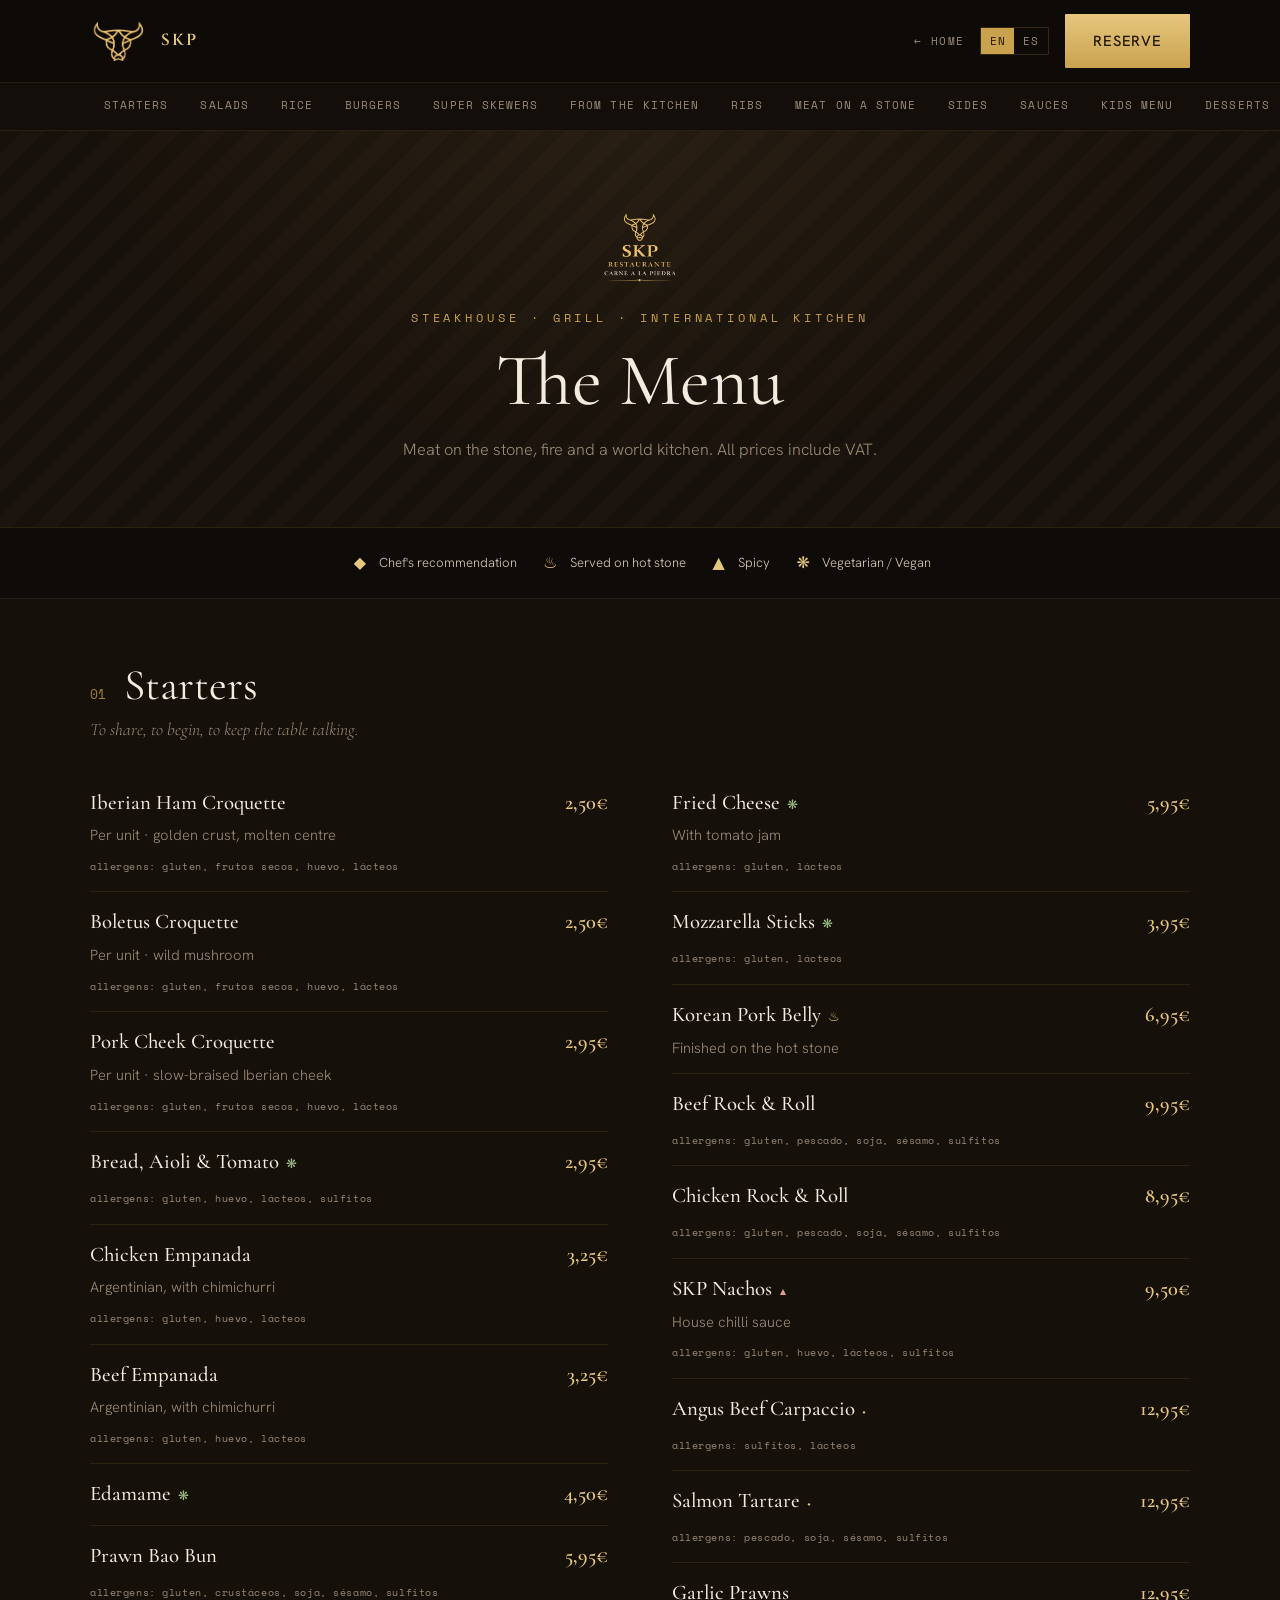
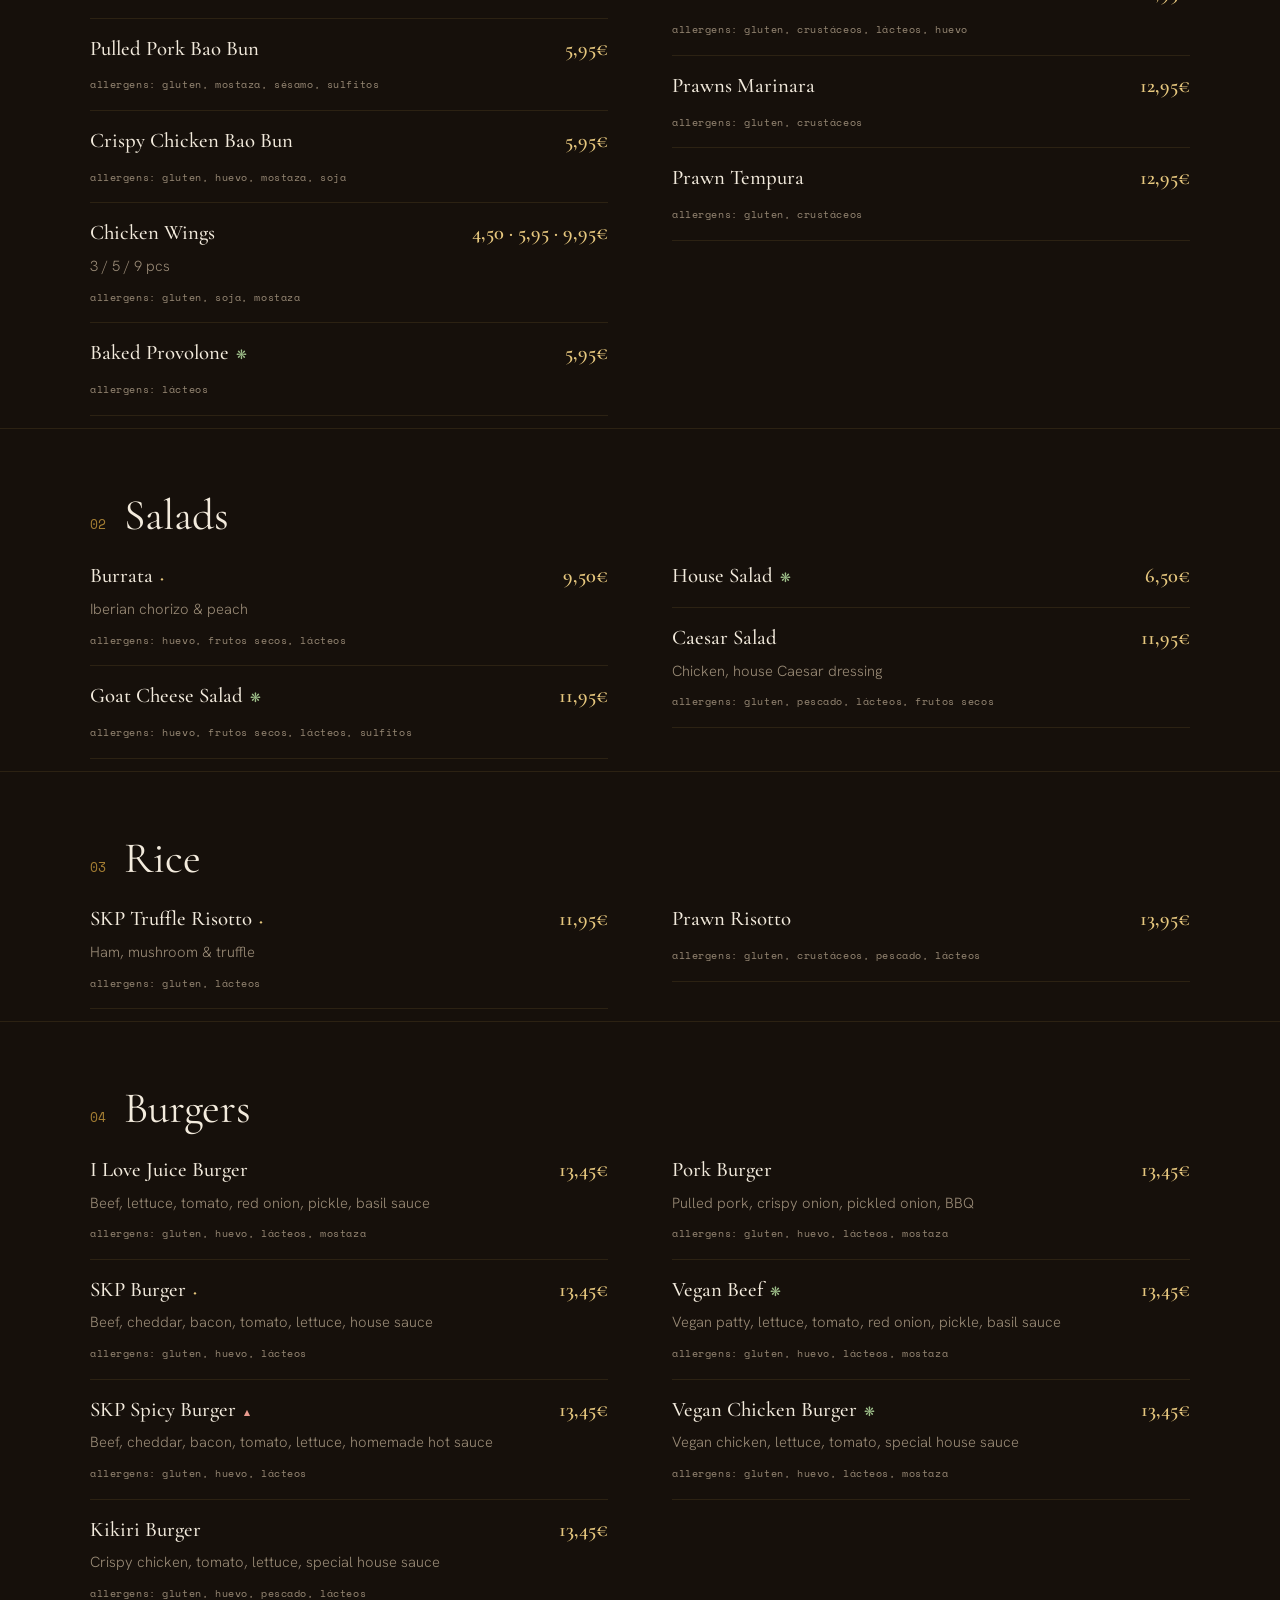
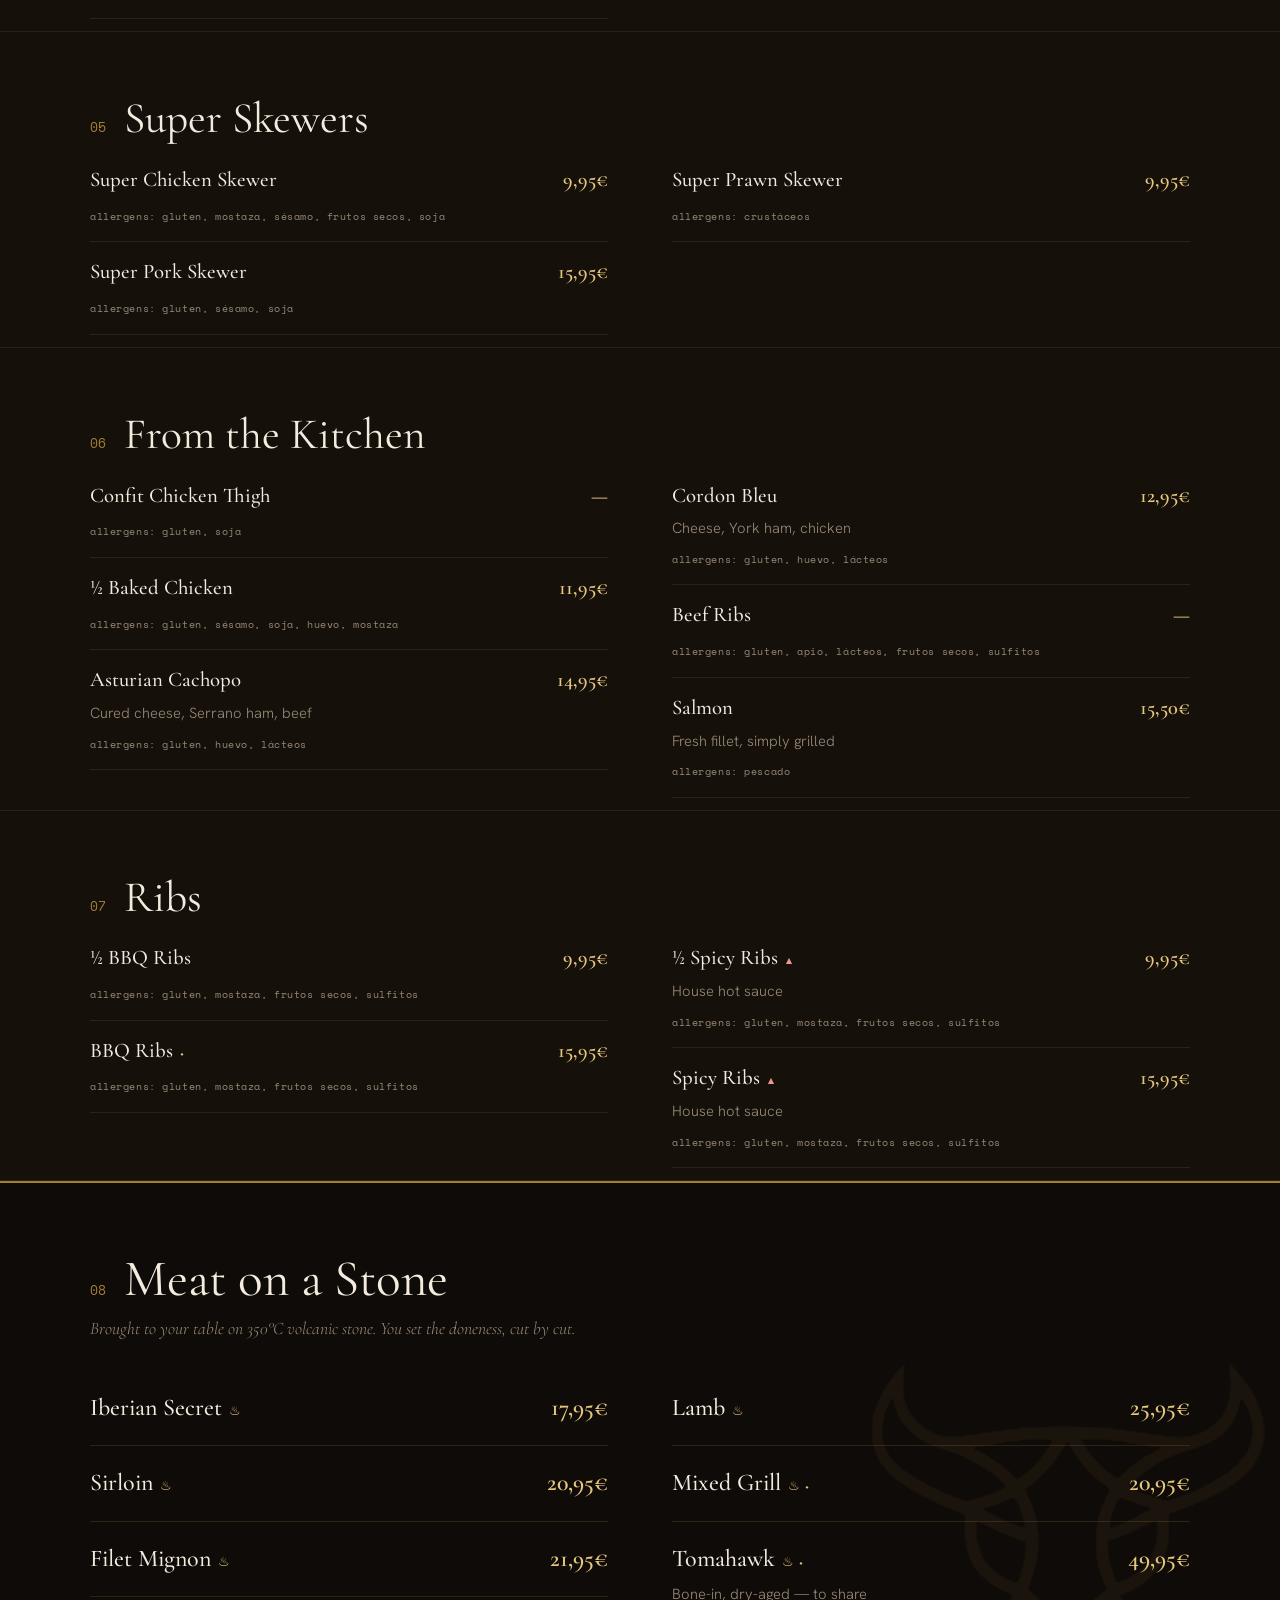
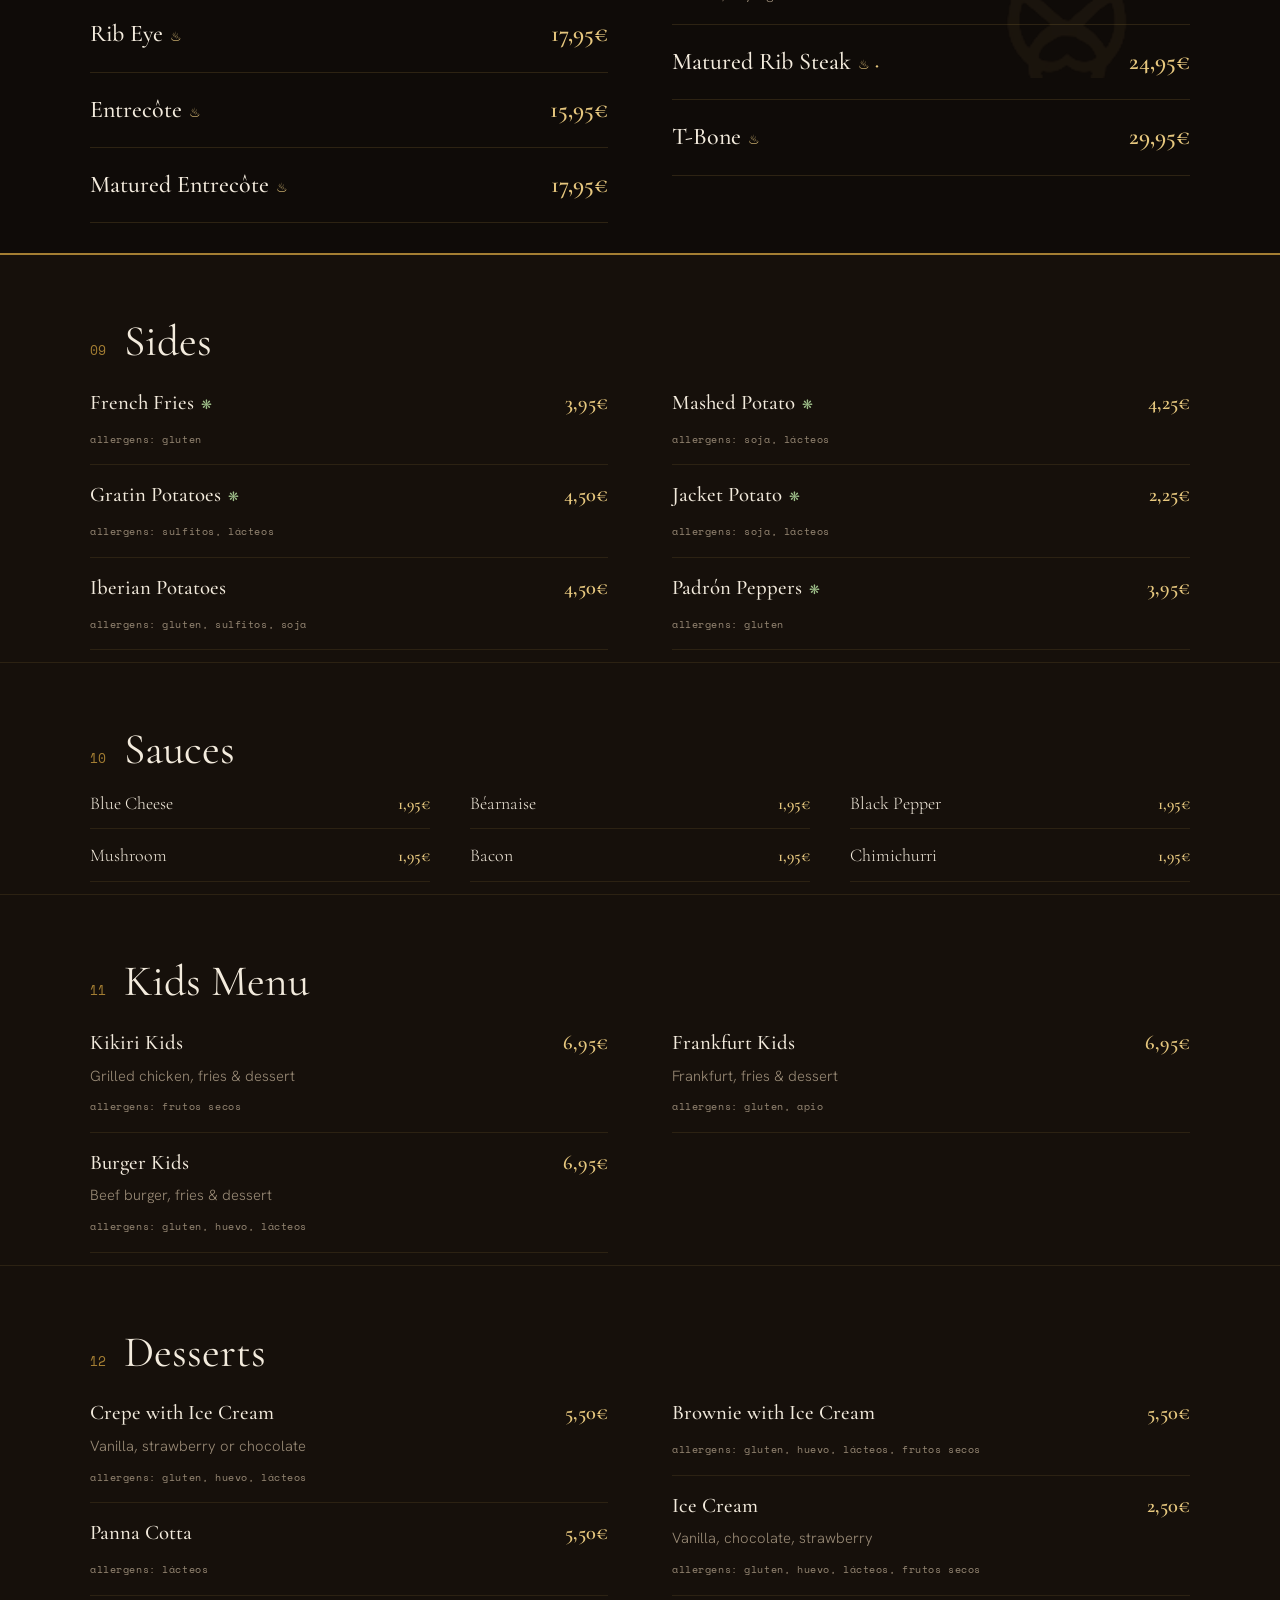
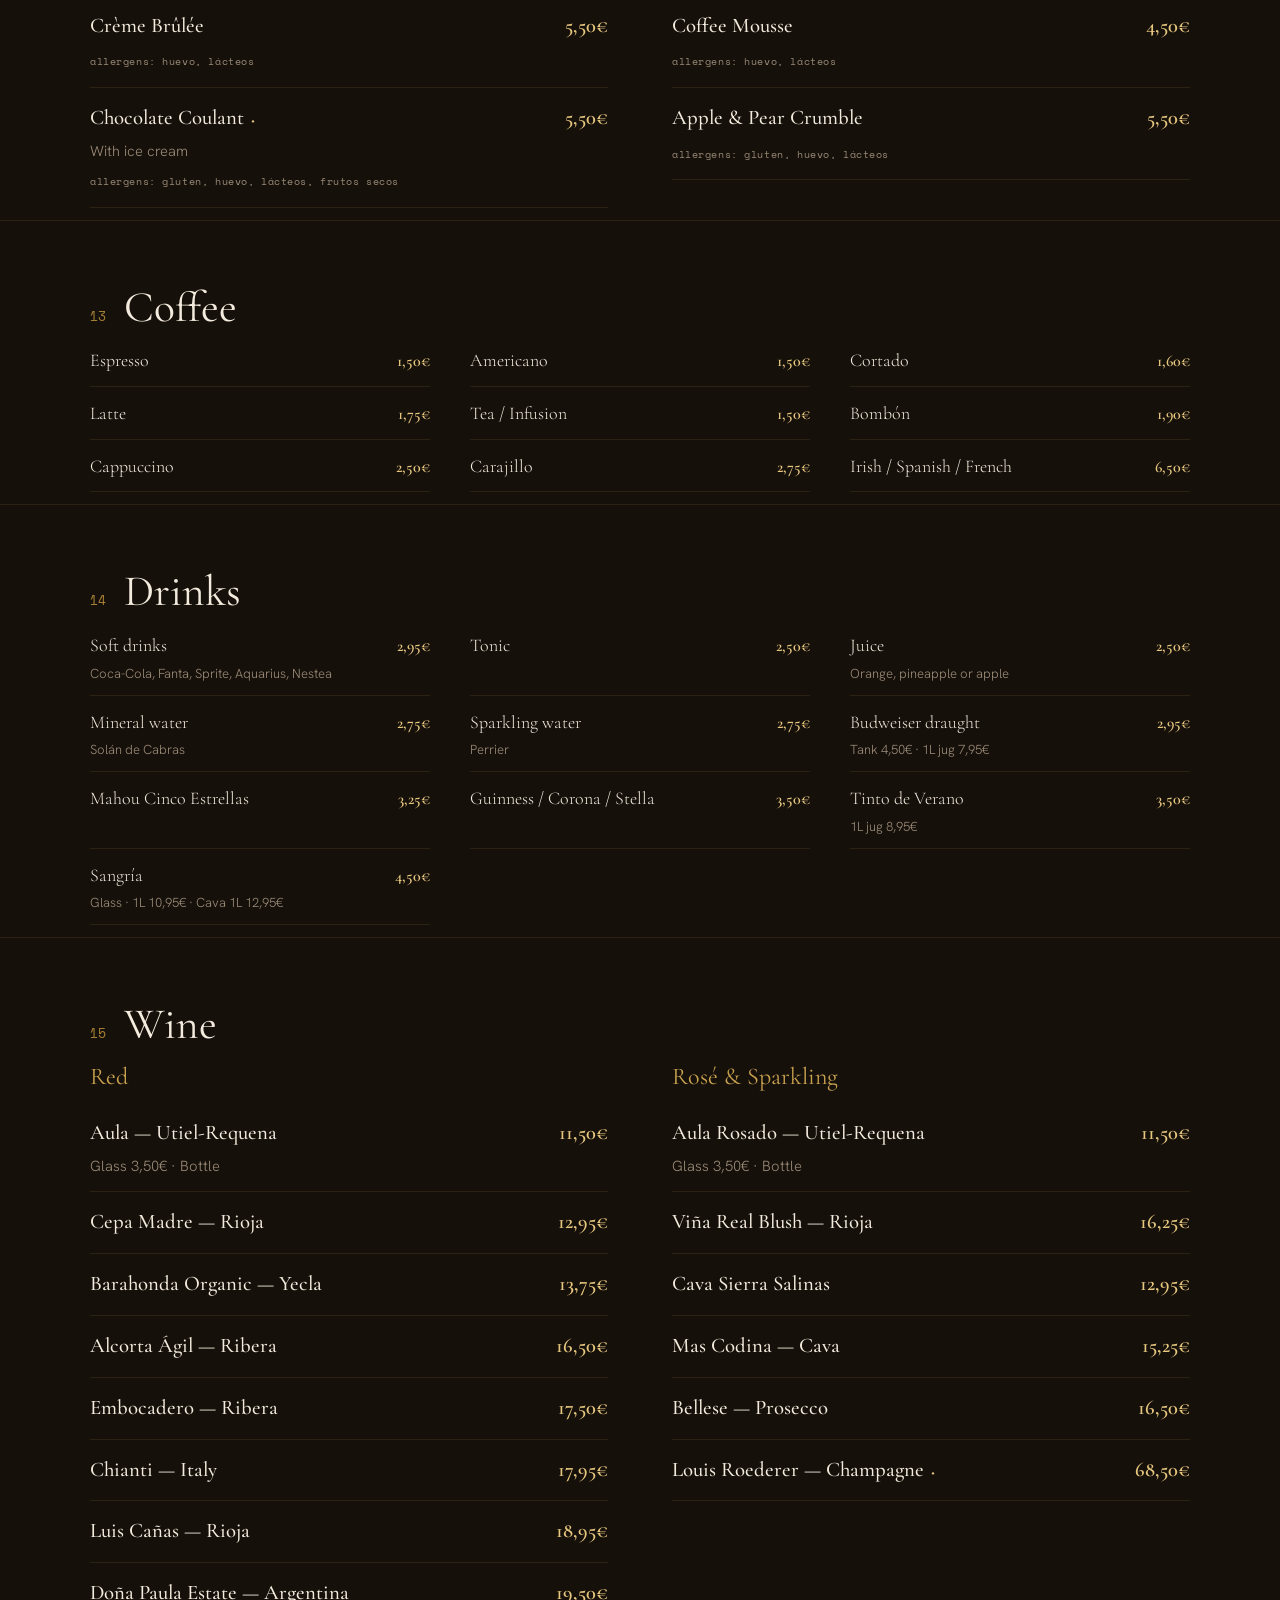
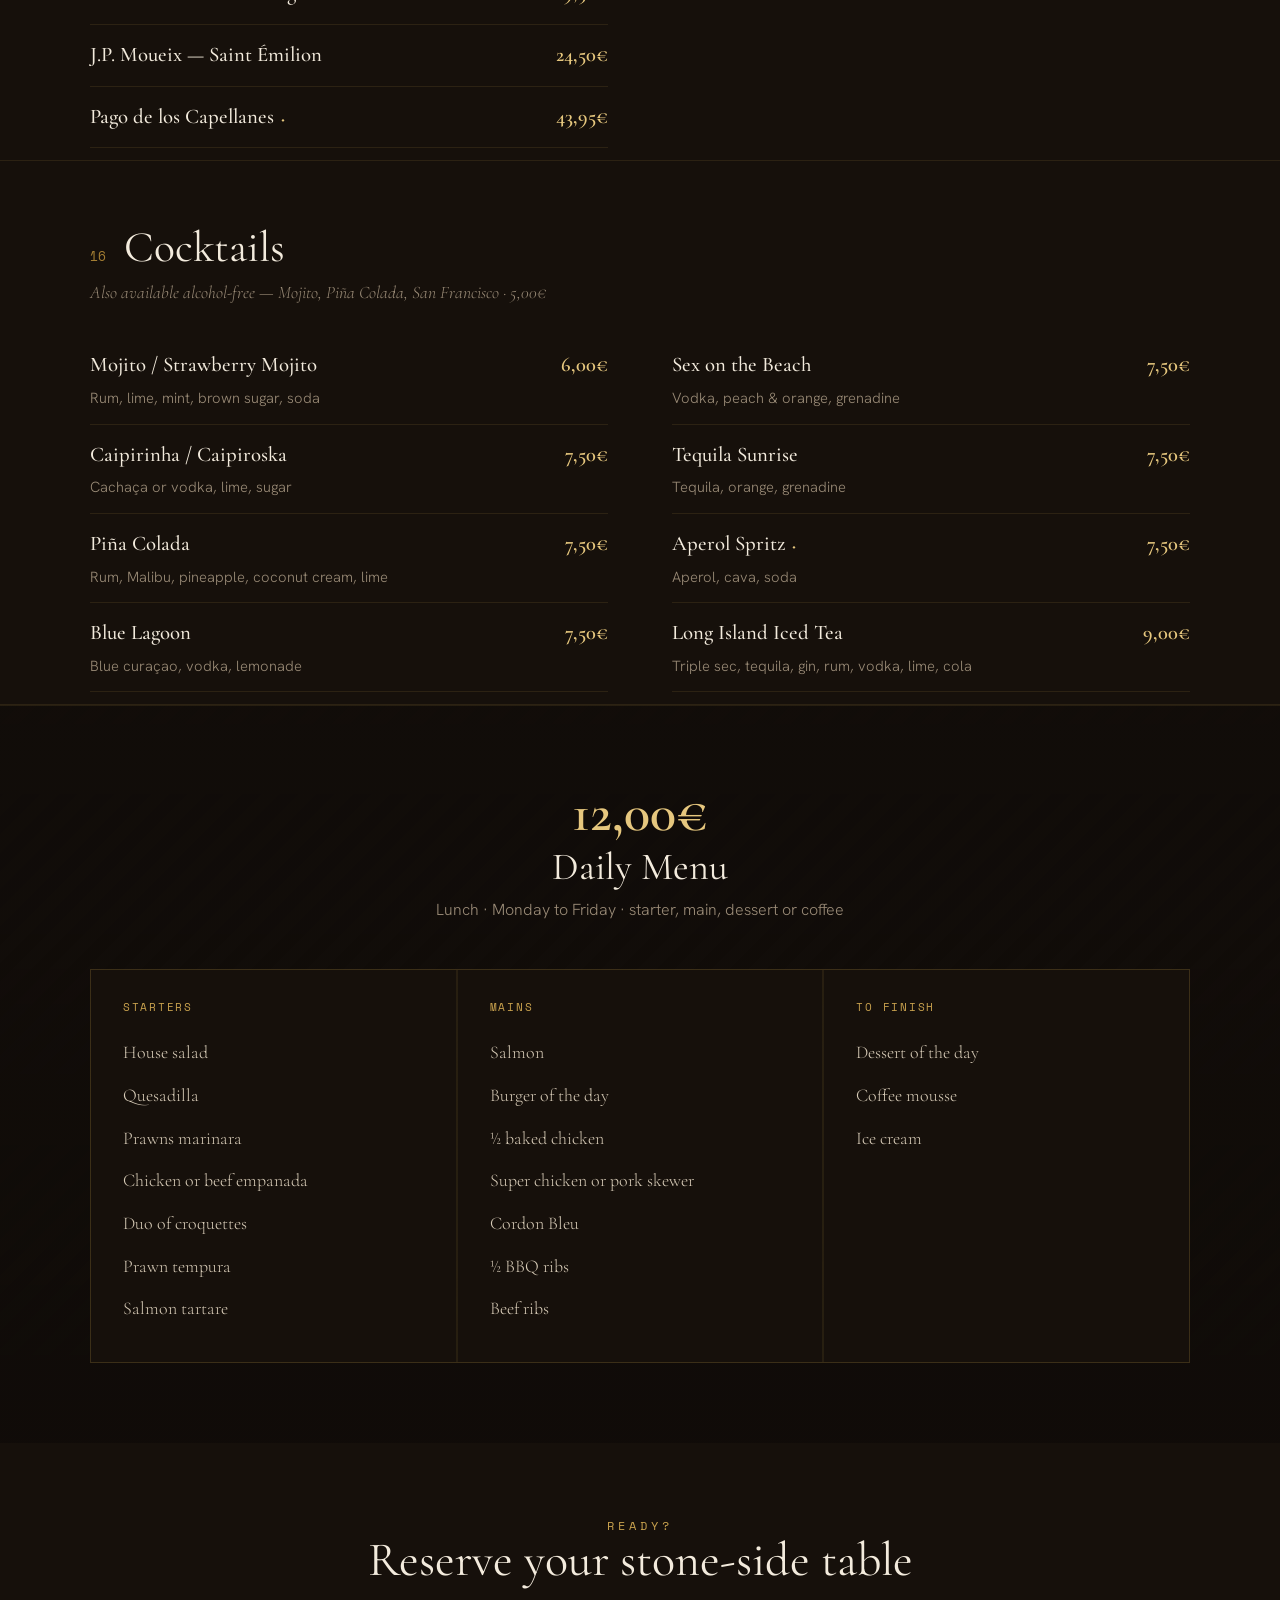
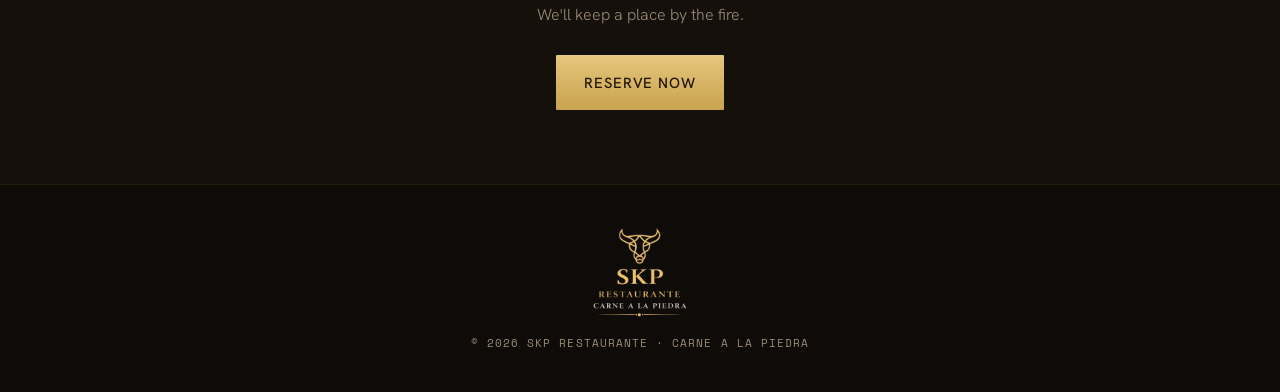
==== SKP Menu.html @ 0aa17bb0 "initial version" ====
<!DOCTYPE html>
<html lang="en">
<head>
<meta charset="UTF-8">
<meta name="viewport" content="width=device-width, initial-scale=1.0">
<title>SKP Restaurante · The Menu / La Carta</title>
<link rel="stylesheet" href="assets/skp.css">
<style>
.wrap{max-width:1180px;margin:0 auto;padding:0 40px}

/* header */
.nav{position:sticky;top:0;z-index:50;background:rgba(15,11,8,.96);backdrop-filter:blur(10px);border-bottom:1px solid var(--line-soft)}
.nav-in{max-width:1180px;margin:0 auto;padding:14px 40px;display:flex;align-items:center;justify-content:space-between;gap:20px}
.nav-logo{display:flex;align-items:center;gap:11px}
.nav-logo img{height:40px}
.nav-logo b{font-family:var(--f-brand);font-weight:600;color:var(--gold-bright);letter-spacing:.14em;font-size:1rem}
.nav-right{display:flex;align-items:center;gap:16px}
.nav-back{font-family:var(--f-mono);font-size:.66rem;letter-spacing:.12em;text-transform:uppercase;color:var(--muted);transition:.2s}
.nav-back:hover{color:var(--gold-bright)}

/* category strip */
.catbar{position:sticky;top:69px;z-index:40;background:rgba(20,15,11,.96);backdrop-filter:blur(8px);border-bottom:1px solid var(--line-soft);overflow-x:auto}
.catbar-in{max-width:1180px;margin:0 auto;padding:0 40px;display:flex;gap:4px;white-space:nowrap}
.catbar a{font-family:var(--f-mono);font-size:.66rem;letter-spacing:.1em;text-transform:uppercase;color:var(--muted);padding:14px 14px;transition:.2s;border-bottom:2px solid transparent}
.catbar a:hover{color:var(--gold-bright);border-bottom-color:var(--gold)}

/* hero */
.menu-hero{position:relative;text-align:center;padding:80px 40px 64px;overflow:hidden;border-bottom:1px solid var(--line-soft)}
.menu-hero .bg{position:absolute;inset:0;background:
  radial-gradient(ellipse at 50% 0%,rgba(201,162,78,.08),transparent 60%),
  repeating-linear-gradient(135deg,#17110b 0,#17110b 16px,#1c140e 16px,#1c140e 32px)}
.menu-hero .in{position:relative}
.menu-hero img{height:74px;margin:0 auto 24px}
.menu-hero h1{font-family:var(--f-display);font-size:clamp(2.6rem,6vw,4.6rem);color:var(--cream)}
.menu-hero .eyebrow{margin-bottom:14px}
.menu-hero p{margin:18px auto 0;max-width:560px;color:var(--muted);font-size:1.02rem}

/* legend */
.legend{display:flex;flex-wrap:wrap;justify-content:center;gap:10px 22px;padding:22px 40px;background:var(--char);border-bottom:1px solid var(--line-soft)}
.legend .li{display:flex;align-items:center;gap:8px;font-size:.82rem;color:var(--smoke)}
.legend .sym{font-size:1rem;width:1.4em;text-align:center}

/* section */
.msec{padding:64px 0 12px;border-bottom:1px solid var(--line-soft)}
.msec-head{display:grid;grid-template-columns:auto 1fr;align-items:baseline;column-gap:18px;margin-bottom:8px}
.msec-head .k{font-family:var(--f-mono);font-size:.8rem;color:var(--gold-deep)}
.msec-head h2{font-family:var(--f-display);font-size:clamp(2rem,3.4vw,2.8rem);color:var(--cream)}
.msec-note{color:var(--muted);font-size:.96rem;font-style:italic;margin:0 0 28px;font-family:var(--f-display);font-size:1.1rem}
.mcols{display:grid;grid-template-columns:1fr 1fr;gap:0 64px}
@media(max-width:760px){.mcols{grid-template-columns:1fr}}
.mcol{min-width:0}

.m-item{padding:14px 0;border-bottom:1px solid var(--line-soft)}
.m-head{display:grid;grid-template-columns:1fr auto;align-items:baseline;column-gap:16px}
.m-name{font-family:var(--f-display);font-size:1.3rem;color:var(--cream);font-weight:500;min-width:0;line-height:1.2}
.m-tags{display:inline-flex;gap:5px;margin-left:7px;vertical-align:baseline}
.m-tags .t{font-size:.82rem;line-height:1}
.t.rec{color:var(--gold-bright)} .t.stone{color:var(--gold-bright)} .t.spicy{color:#E89A8E} .t.veg{color:#9FC08B}
.m-price{font-family:var(--f-display);font-weight:600;font-size:1.28rem;color:var(--gold-bright);white-space:nowrap}
.m-desc{color:var(--muted);font-size:.92rem;margin-top:4px;max-width:90%}
.m-alg{margin-top:5px}

/* inline (sauces/coffee/drinks) */
.minline{display:grid;grid-template-columns:repeat(3,1fr);gap:4px 40px}
@media(max-width:760px){.minline{grid-template-columns:1fr}}
.mi{display:grid;grid-template-columns:1fr auto;align-items:baseline;column-gap:12px;padding:11px 0;border-bottom:1px solid var(--line-soft)}
.mi .n{font-family:var(--f-display);font-size:1.12rem;color:var(--cream);line-height:1.2}
.mi .p{font-family:var(--f-display);color:var(--gold-bright);font-weight:600;white-space:nowrap}
.mi-desc{grid-column:1/-1;font-size:.82rem;color:var(--muted);margin-top:3px}

/* featured stone */
.featured{position:relative;background:var(--char);border-top:2px solid var(--gold-deep);border-bottom:2px solid var(--gold-deep);margin:0;padding:0;overflow:hidden}
.featured .watermark{position:absolute;right:-40px;top:50%;transform:translateY(-50%);width:480px;opacity:.05;pointer-events:none}
.featured .wrap{position:relative;padding-top:70px;padding-bottom:30px}
.featured .msec-head h2{font-size:clamp(2.4rem,4vw,3.4rem)}
.featured .m-name{font-size:1.5rem}
.featured .m-price{font-size:1.5rem}
.featured .m-item{padding:18px 0;border-color:rgba(201,162,78,.16)}

/* wine columns */
.wgroups{display:grid;grid-template-columns:1fr 1fr;gap:0 64px}
@media(max-width:760px){.wgroups{grid-template-columns:1fr}}
.wgroup h3{font-family:var(--f-display);font-size:1.5rem;color:var(--gold);margin:8px 0 14px}

/* daily menu */
.daily{background:
  linear-gradient(rgba(15,11,8,.86),rgba(15,11,8,.94)),
  repeating-linear-gradient(135deg,#1b130d 0,#1b130d 13px,#20160f 13px,#20160f 26px);
  border-top:1px solid var(--line-soft)}
.daily .wrap{padding:80px 40px}
.daily-head{text-align:center;margin-bottom:46px}
.daily-head .price{font-family:var(--f-display);font-size:3.4rem;color:var(--gold-bright);font-weight:600;line-height:1}
.daily-head h2{font-family:var(--f-display);font-size:2.4rem;margin-top:6px}
.daily-head p{color:var(--muted);margin-top:10px}
.daily-cols{display:grid;grid-template-columns:repeat(3,1fr);gap:2px;background:var(--line-soft);border:1px solid var(--line-soft)}
@media(max-width:760px){.daily-cols{grid-template-columns:1fr}}
.daily-col{background:var(--ink);padding:32px}
.daily-col h4{font-family:var(--f-mono);font-size:.68rem;letter-spacing:.16em;text-transform:uppercase;color:var(--gold);margin-bottom:18px}
.daily-col li{list-style:none;font-family:var(--f-display);font-size:1.12rem;color:var(--smoke);padding:7px 0}
.daily-col ul{margin:0;padding:0}

/* cta */
.menu-cta{text-align:center;padding:74px 40px}
.menu-cta h2{font-family:var(--f-display);font-size:clamp(2rem,4vw,3rem);margin-bottom:10px}
.menu-cta p{color:var(--muted);margin-bottom:28px}

footer{background:var(--char);border-top:1px solid var(--line-soft);padding:40px;text-align:center}
footer img{height:96px;margin:0 auto 14px}
footer .fb{font-family:var(--f-mono);font-size:.66rem;letter-spacing:.1em;color:var(--muted);text-transform:uppercase}

@media(max-width:760px){
  .wrap,.nav-in,.catbar-in{padding-left:16px;padding-right:16px}
  /* Compact nav */
  .nav-logo img{height:32px}
  .nav-logo b{font-size:.85rem}
  .nav-in{padding:11px 16px;gap:10px}
  .nav-right{gap:10px}
  .nav-back{font-size:.6rem;letter-spacing:.08em}
  /* Sticky catbar offset to match compacted nav (~54px) */
  .catbar{top:54px;-webkit-overflow-scrolling:touch}
  .catbar a{padding:12px 10px;font-size:.6rem;letter-spacing:.07em}
  /* Hero */
  .menu-hero{padding:56px 20px 44px}
  .menu-hero img{height:56px}
  /* Legend — 2 per row */
  .legend{padding:16px 20px;gap:8px 16px}
  .legend .li{font-size:.78rem}
  /* Sections */
  .msec{padding:44px 0 8px}
  .msec-head{column-gap:10px}
  .msec-head h2{font-size:clamp(1.7rem,6vw,2.4rem)}
  .msec-note{font-size:.96rem;margin-bottom:20px}
  /* Item layout — align price to top so it never clashes with wrapped name */
  .m-head{align-items:start;column-gap:12px}
  .m-name{font-size:1.15rem}
  .m-price{font-size:1.12rem;padding-top:3px}
  /* Featured section */
  .featured .wrap{padding-top:48px;padding-bottom:16px}
  .featured .m-name{font-size:1.25rem}
  .featured .m-price{font-size:1.25rem}
  .featured .watermark{width:260px;right:-20px}
  /* Inline items (sauces, coffee, drinks) — 2 cols */
  .minline{grid-template-columns:1fr 1fr;gap:0 24px}
  /* Wine groups */
  .wgroup h3{font-size:1.25rem}
  /* Daily menu */
  .daily .wrap{padding:48px 20px}
  .daily-head .price{font-size:2.6rem}
  .daily-head h2{font-size:1.9rem}
  .daily-col{padding:24px 20px}
  /* CTA */
  .menu-cta{padding:52px 20px}
  .menu-cta .btn{width:100%;justify-content:center}
  /* Footer */
  footer{padding:32px 20px}
  footer img{height:72px}
  /* Scroll anchor offset for sticky nav+catbar (~104px total) */
  [id^="sec-"],[id="daily-sec"]{scroll-margin-top:110px}
}
</style>
</head>
<body>

<nav class="nav">
  <div class="nav-in">
    <a class="nav-logo" href="SKP Homepage.html"><img src="assets/skp-bull.png" alt="SKP"><b>SKP</b></a>
    <div class="nav-right">
      <a class="nav-back" href="SKP Homepage.html" data-es="← Inicio">← Home</a>
      <div class="lang-pick">
        <button class="lang-btn" data-lang="en">EN</button>
        <button class="lang-btn" data-lang="es">ES</button>
      </div>
      <a href="SKP Homepage.html#reserve" class="btn btn-gold" data-es="Reservar">Reserve</a>
    </div>
  </div>
</nav>

<div class="catbar"><div class="catbar-in" id="catbar"></div></div>

<header class="menu-hero">
  <div class="bg"></div>
  <div class="in">
    <img src="assets/skp-lockup.png" alt="SKP Restaurante">
    <div class="eyebrow" data-es="Steakhouse · Parrilla · Cocina Internacional">Steakhouse · Grill · International Kitchen</div>
    <h1 data-es="La Carta">The Menu</h1>
    <p data-es="Carne a la piedra, brasa y cocina del mundo. Todos los precios incluyen IVA.">Meat on the stone, fire and a world kitchen. All prices include VAT.</p>
  </div>
</header>

<div class="legend" id="legend"></div>

<main id="menu"></main>

<section class="daily"><div class="wrap" id="daily"></div></section>

<section class="menu-cta">
  <div class="eyebrow" data-es="¿Listo?">Ready?</div>
  <h2 data-es="Reserva tu mesa a la piedra">Reserve your stone-side table</h2>
  <p data-es="Te guardamos sitio junto a la brasa.">We'll keep a place by the fire.</p>
  <a href="SKP Homepage.html#reserve" class="btn btn-gold" data-es="Reservar ahora">Reserve now</a>
</section>

<footer>
  <img src="assets/skp-lockup.png" alt="SKP Restaurante">
  <div class="fb">© 2026 SKP Restaurante · Carne a la Piedra</div>
</footer>

<script src="assets/menu-data.js"></script>
<script>
var KEY='skp-lang';
function lget(){try{return localStorage.getItem(KEY)||'en'}catch(e){return 'en'}}
var L=lget();
function t(o,base){ return L==='es' ? (o[base+'_es']||o['es']||o[base]||o['en']) : (o[base]||o['en']); }
function field(o,en,es){ return L==='es' ? (o[es]||o[en]) : o[en]; }
var SYM={rec:'◆',stone:'♨',spicy:'▲',veg:'❋'};

function tagHTML(tags){ if(!tags)return''; return '<span class="m-tags">'+tags.map(function(x){return '<span class="t '+x+'">'+SYM[x]+'</span>';}).join('')+'</span>'; }

function itemHTML(it){
  var name=field(it,'en','es');
  var desc=field(it,'de','ds');
  var h='<div class="m-item"><div class="m-head"><span class="m-name">'+name+tagHTML(it.tags)+'</span><span class="m-price">'+it.p+'</span></div>';
  if(desc) h+='<div class="m-desc">'+desc+'</div>';
  if(it.alg) h+='<div class="m-alg"><span class="alg">'+(L==='es'?'alérgenos: ':'allergens: ')+it.alg+'</span></div>';
  h+='</div>'; return h;
}
function twoCol(items){
  var half=Math.ceil(items.length/2);
  return '<div class="mcols"><div class="mcol">'+items.slice(0,half).map(itemHTML).join('')+'</div><div class="mcol">'+items.slice(half).map(itemHTML).join('')+'</div></div>';
}
function inlineHTML(it){
  var desc=field(it,'de','ds');
  return '<div class="mi"><span class="n">'+field(it,'en','es')+'</span><span class="p">'+it.p+'</span>'+(desc?'<div class="mi-desc">'+desc+'</div>':'')+'</div>';
}

function render(){
  L=lget();
  var M=window.SKP_MENU;
  // legend
  document.getElementById('legend').innerHTML = M.legend.map(function(l){
    return '<div class="li"><span class="sym '+l.cls+'" style="color:var(--gold-bright)">'+l.sym+'</span>'+field(l,'en','es')+'</div>';
  }).join('');
  // catbar
  document.getElementById('catbar').innerHTML = M.sections.map(function(s){
    return '<a href="#sec-'+s.id+'">'+field(s,'en','es')+'</a>';
  }).join('') + '<a href="#daily-sec">'+ (L==='es'?'Menú Diario':'Daily Menu') +'</a>';
  // sections
  var out='';
  M.sections.forEach(function(s){
    var featured = s.featured?' featured':'';
    var headHTML='<div class="msec-head"><span class="k">'+s.kicker+'</span><h2>'+field(s,'en','es')+'</h2></div>';
    var note = (L==='es'? s.note_es : s.note_en);
    var noteHTML = note? '<p class="msec-note">'+note+'</p>':'';
    var body='';
    if(s.columns && s.groups){
      body='<div class="wgroups">'+s.groups.map(function(g){
        return '<div class="wgroup"><h3>'+field(g,'en','es')+'</h3>'+g.items.map(itemHTML).join('')+'</div>';
      }).join('')+'</div>';
    } else if(s.inline){
      body='<div class="minline">'+s.items.map(inlineHTML).join('')+'</div>';
    } else {
      body=twoCol(s.items);
    }
    if(s.featured){
      out+='<section class="msec featured" id="sec-'+s.id+'"><img class="watermark" src="assets/skp-bull.png" alt=""><div class="wrap">'+headHTML+noteHTML+body+'</div></section>';
    } else {
      out+='<section class="msec" id="sec-'+s.id+'"><div class="wrap">'+headHTML+noteHTML+body+'</div></section>';
    }
  });
  document.getElementById('menu').innerHTML=out;
  // daily
  var d=M.daily;
  document.getElementById('daily').setAttribute('id','daily');
  document.getElementById('daily').innerHTML =
    '<a id="daily-sec"></a><div class="daily-head"><div class="price">'+d.price+'</div><h2>'+field(d,'en','es')+'</h2><p>'+ (L==='es'?d.sub_es:d.sub_en) +'</p></div>'+
    '<div class="daily-cols">'+d.cols.map(function(c){
      var items=(L==='es'?c.items_es:c.items);
      return '<div class="daily-col"><h4>'+field(c,'en','es')+'</h4><ul>'+items.map(function(i){return '<li>'+i+'</li>';}).join('')+'</ul></div>';
    }).join('')+'</div>';
  // static chrome data-es swaps
  document.querySelectorAll('[data-es]').forEach(function(el){
    if(!el.hasAttribute('data-en')) el.setAttribute('data-en', el.textContent);
    el.textContent = L==='es'? el.getAttribute('data-es') : el.getAttribute('data-en');
  });
  document.querySelectorAll('.lang-btn').forEach(function(b){ b.setAttribute('aria-pressed', String(b.dataset.lang===L)); });
}
function setLang(l){ try{localStorage.setItem(KEY,l)}catch(e){} render(); }
document.querySelectorAll('.lang-btn').forEach(function(b){ b.addEventListener('click',function(){setLang(b.dataset.lang)}); });
render();
</script>
</body>
</html>
---- assets/skp.css ----
/* ============================================================
   SKP RESTAURANTE — shared brand system
   ============================================================ */
@import url('https://fonts.googleapis.com/css2?family=Cinzel:wght@500;600;700&family=Cormorant+Garamond:ital,wght@0,400;0,500;0,600;1,400;1,500&family=Hanken+Grotesk:wght@300;400;500;600;700&family=Space+Mono:wght@400;700&display=swap');

:root{
  --char:#0F0B08; --ink:#16100B; --coal:#1F1711; --ember:#2A1F17; --ember2:#352519;
  --gold:#C9A24E; --gold-bright:#E6C77E; --gold-deep:#A47E33;
  --cream:#F3EBDD; --bone:#E8DCC8; --smoke:#D8CCB8; --muted:#9A8B77;
  --wine:#8A332E;
  --line:rgba(201,162,78,.20);
  --line-soft:rgba(201,162,78,.12);
  --f-brand:'Cinzel',serif;
  --f-display:'Cormorant Garamond',serif;
  --f-body:'Hanken Grotesk',system-ui,sans-serif;
  --f-mono:'Space Mono',ui-monospace,monospace;
}

*{box-sizing:border-box}
html{scroll-behavior:smooth}
body{margin:0;font-family:var(--f-body);background:var(--ink);color:var(--smoke);
  -webkit-font-smoothing:antialiased;line-height:1.6;font-weight:300}

h1,h2,h3,h4{margin:0;font-weight:400;line-height:1.05;color:var(--cream)}
a{color:inherit;text-decoration:none}
img{display:block;max-width:100%}

/* ---- brand typographic helpers ---- */
.brand-caps{font-family:var(--f-brand);text-transform:uppercase}
.eyebrow{font-family:var(--f-mono);font-size:.72rem;letter-spacing:.34em;text-transform:uppercase;
  color:var(--gold);font-weight:400}
.display{font-family:var(--f-display);font-weight:500;line-height:1.02;letter-spacing:.005em;color:var(--cream)}
.display em{font-style:italic;color:var(--gold-bright)}

/* ---- gold hairline divider with diamond ---- */
.rule{display:flex;align-items:center;gap:.9rem;color:var(--gold-deep)}
.rule::before,.rule::after{content:"";height:1px;flex:1;background:linear-gradient(90deg,transparent,var(--gold-deep),transparent)}
.rule .dot{width:5px;height:5px;background:var(--gold);transform:rotate(45deg)}

/* ---- buttons ---- */
.btn{display:inline-flex;align-items:center;gap:.6em;font-family:var(--f-body);font-weight:500;
  font-size:.92rem;letter-spacing:.06em;text-transform:uppercase;cursor:pointer;border:none;
  padding:1.05em 1.9em;transition:.25s ease;border-radius:1px}
.btn-gold{background:linear-gradient(180deg,var(--gold-bright),var(--gold));color:#231708}
.btn-gold:hover{background:var(--gold-bright);transform:translateY(-2px);box-shadow:0 12px 30px -12px rgba(201,162,78,.6)}
.btn-ghost{background:transparent;color:var(--cream);border:1px solid var(--line)}
.btn-ghost:hover{border-color:var(--gold);color:var(--gold-bright)}

/* ---- image placeholder ("drop a photo here") ---- */
.ph{position:relative;overflow:hidden;background:
  repeating-linear-gradient(135deg,#1b130d 0,#1b130d 13px,#20160f 13px,#20160f 26px);
  border:1px solid var(--line-soft);display:flex;align-items:center;justify-content:center}
.ph::before{content:"";position:absolute;inset:0;background:radial-gradient(ellipse at 50% 40%,rgba(201,162,78,.06),transparent 70%)}
.ph::after{content:attr(data-label);position:relative;font-family:var(--f-mono);font-size:.66rem;
  letter-spacing:.16em;text-transform:uppercase;color:rgba(230,199,126,.72);text-align:center;
  padding:.6em .9em;border:1px solid rgba(201,162,78,.28);background:rgba(10,7,5,.45);max-width:80%;line-height:1.5}

/* ---- menu/label chips ---- */
.chip{display:inline-flex;align-items:center;gap:.4em;font-family:var(--f-mono);font-size:.62rem;
  letter-spacing:.1em;text-transform:uppercase;padding:.3em .6em;border:1px solid var(--line);
  color:var(--gold);border-radius:1px;white-space:nowrap}
.chip.rec{color:var(--gold-bright);border-color:var(--gold)}
.chip.spicy{color:#E89A8E;border-color:rgba(138,51,46,.6)}
.chip.veg{color:#9FC08B;border-color:rgba(120,160,100,.5)}
.chip.stone{color:var(--gold-bright);border-color:var(--gold)}

/* allergen micro tag */
.alg{font-family:var(--f-mono);font-size:.6rem;letter-spacing:.06em;color:var(--muted);text-transform:lowercase}

::selection{background:var(--gold);color:#231708}

/* scrollbar */
::-webkit-scrollbar{width:10px;height:10px}
::-webkit-scrollbar-track{background:var(--char)}
::-webkit-scrollbar-thumb{background:var(--ember2);border-radius:0}
::-webkit-scrollbar-thumb:hover{background:var(--gold-deep)}

/* ---- language picker ---- */
.lang-pick{display:inline-flex;border:1px solid var(--line);border-radius:1px;overflow:hidden}
.lang-btn{font-family:var(--f-mono);font-size:.66rem;letter-spacing:.12em;background:transparent;
  color:var(--muted);border:none;padding:.5em .8em;cursor:pointer;transition:.2s}
.lang-btn[aria-pressed="true"]{background:var(--gold);color:#231708}
.lang-btn:not([aria-pressed="true"]):hover{color:var(--gold-bright)}
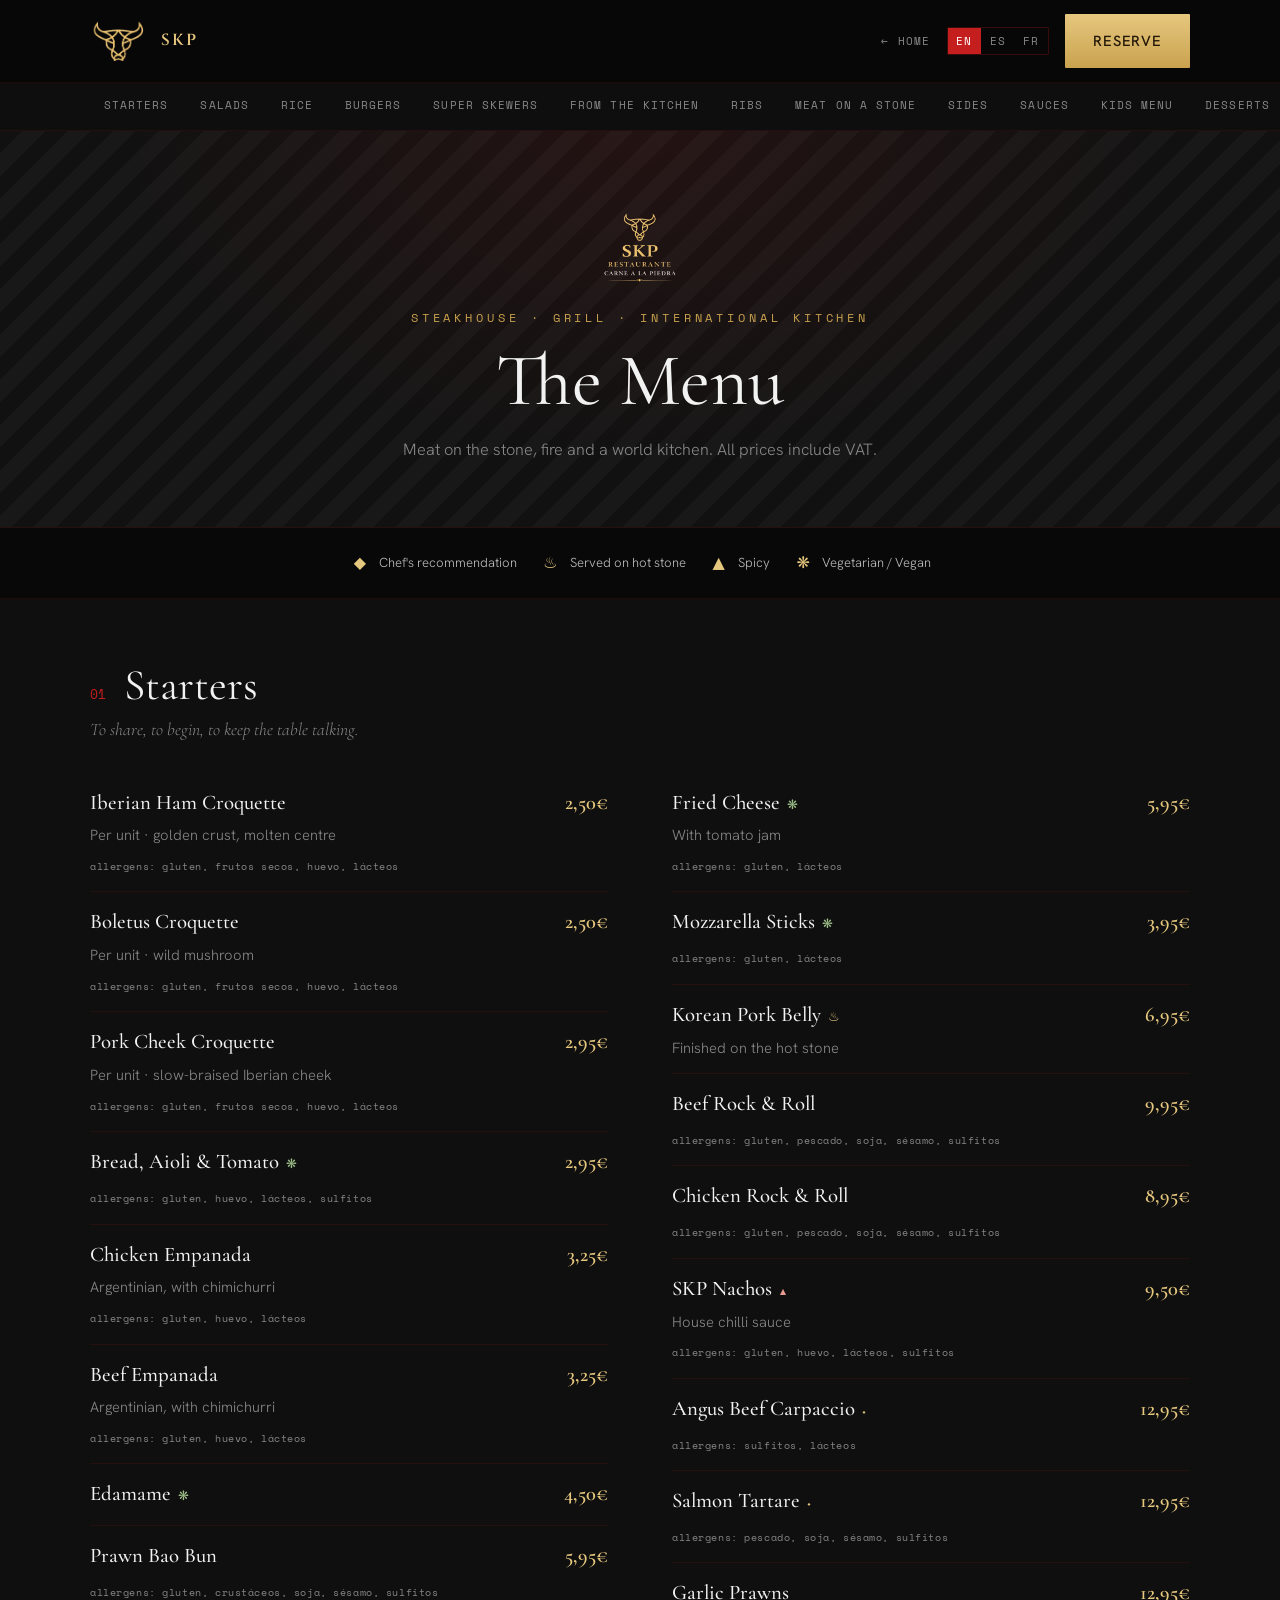
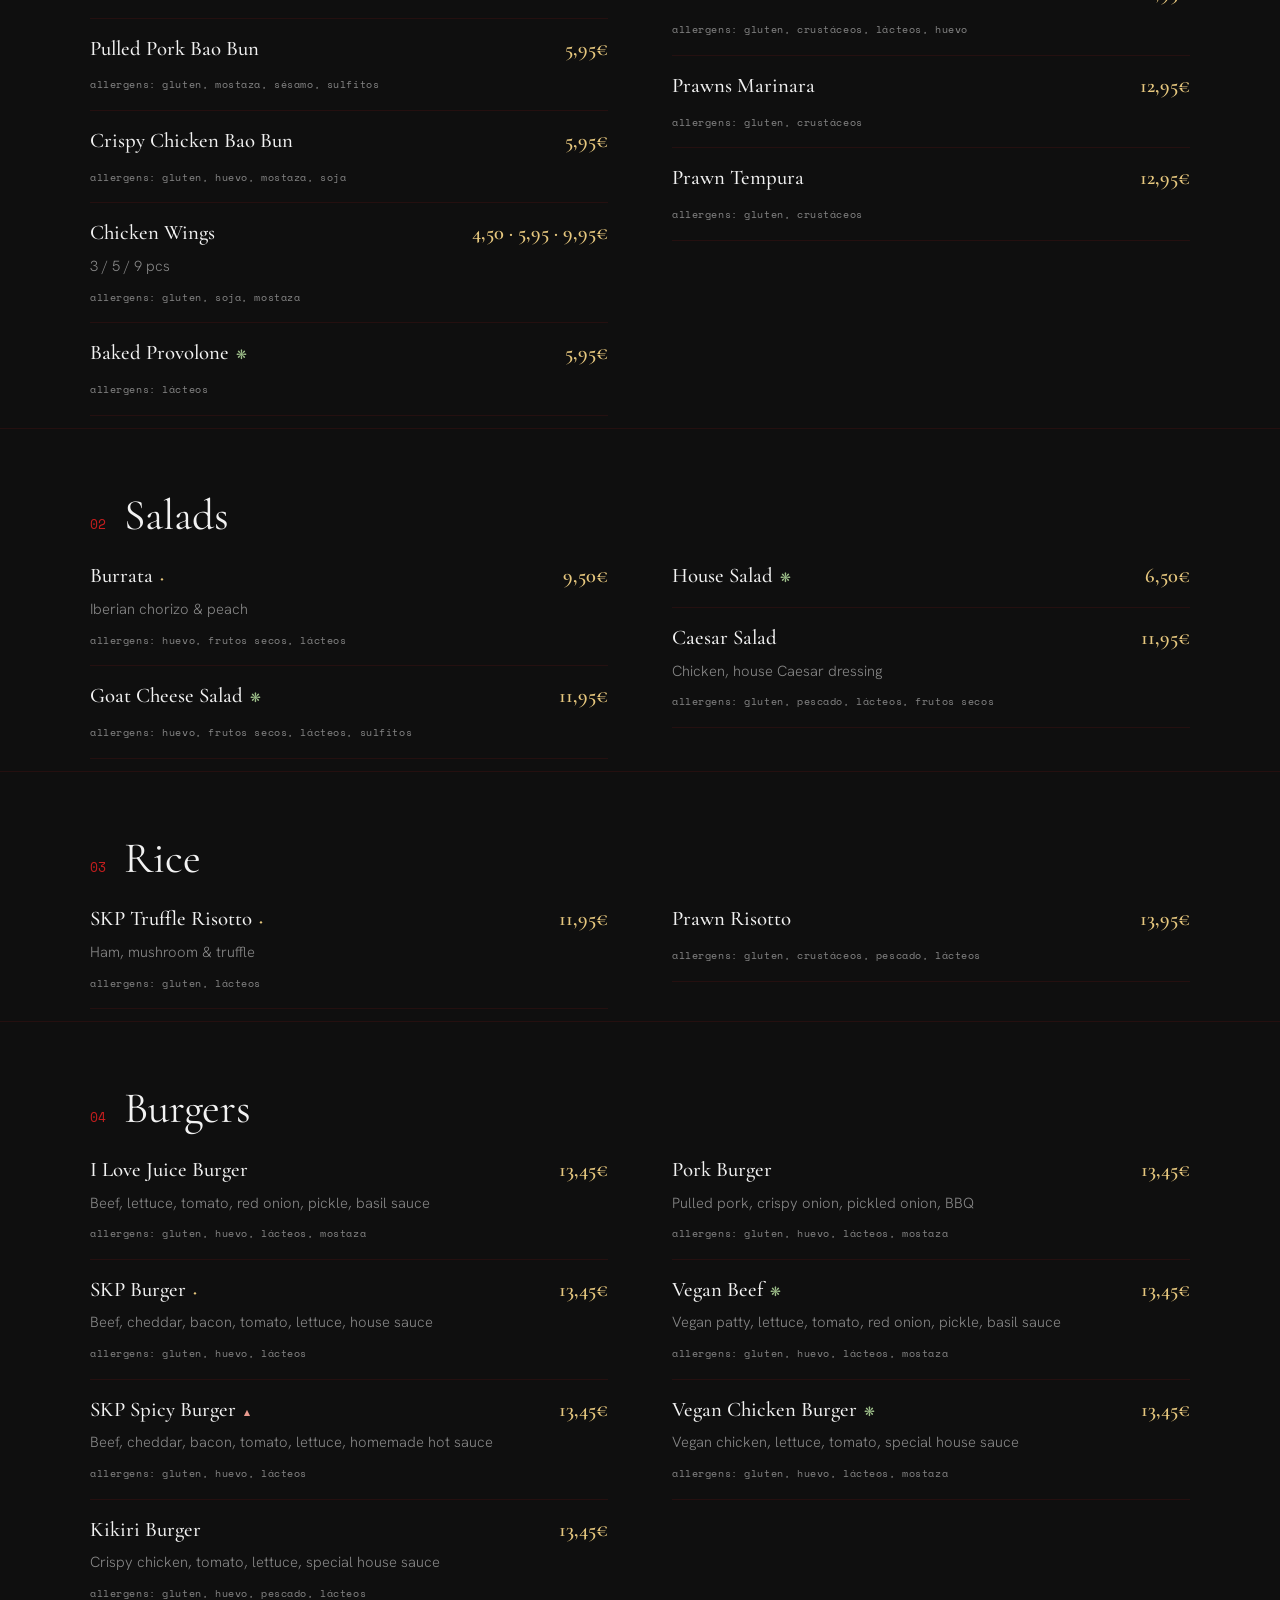
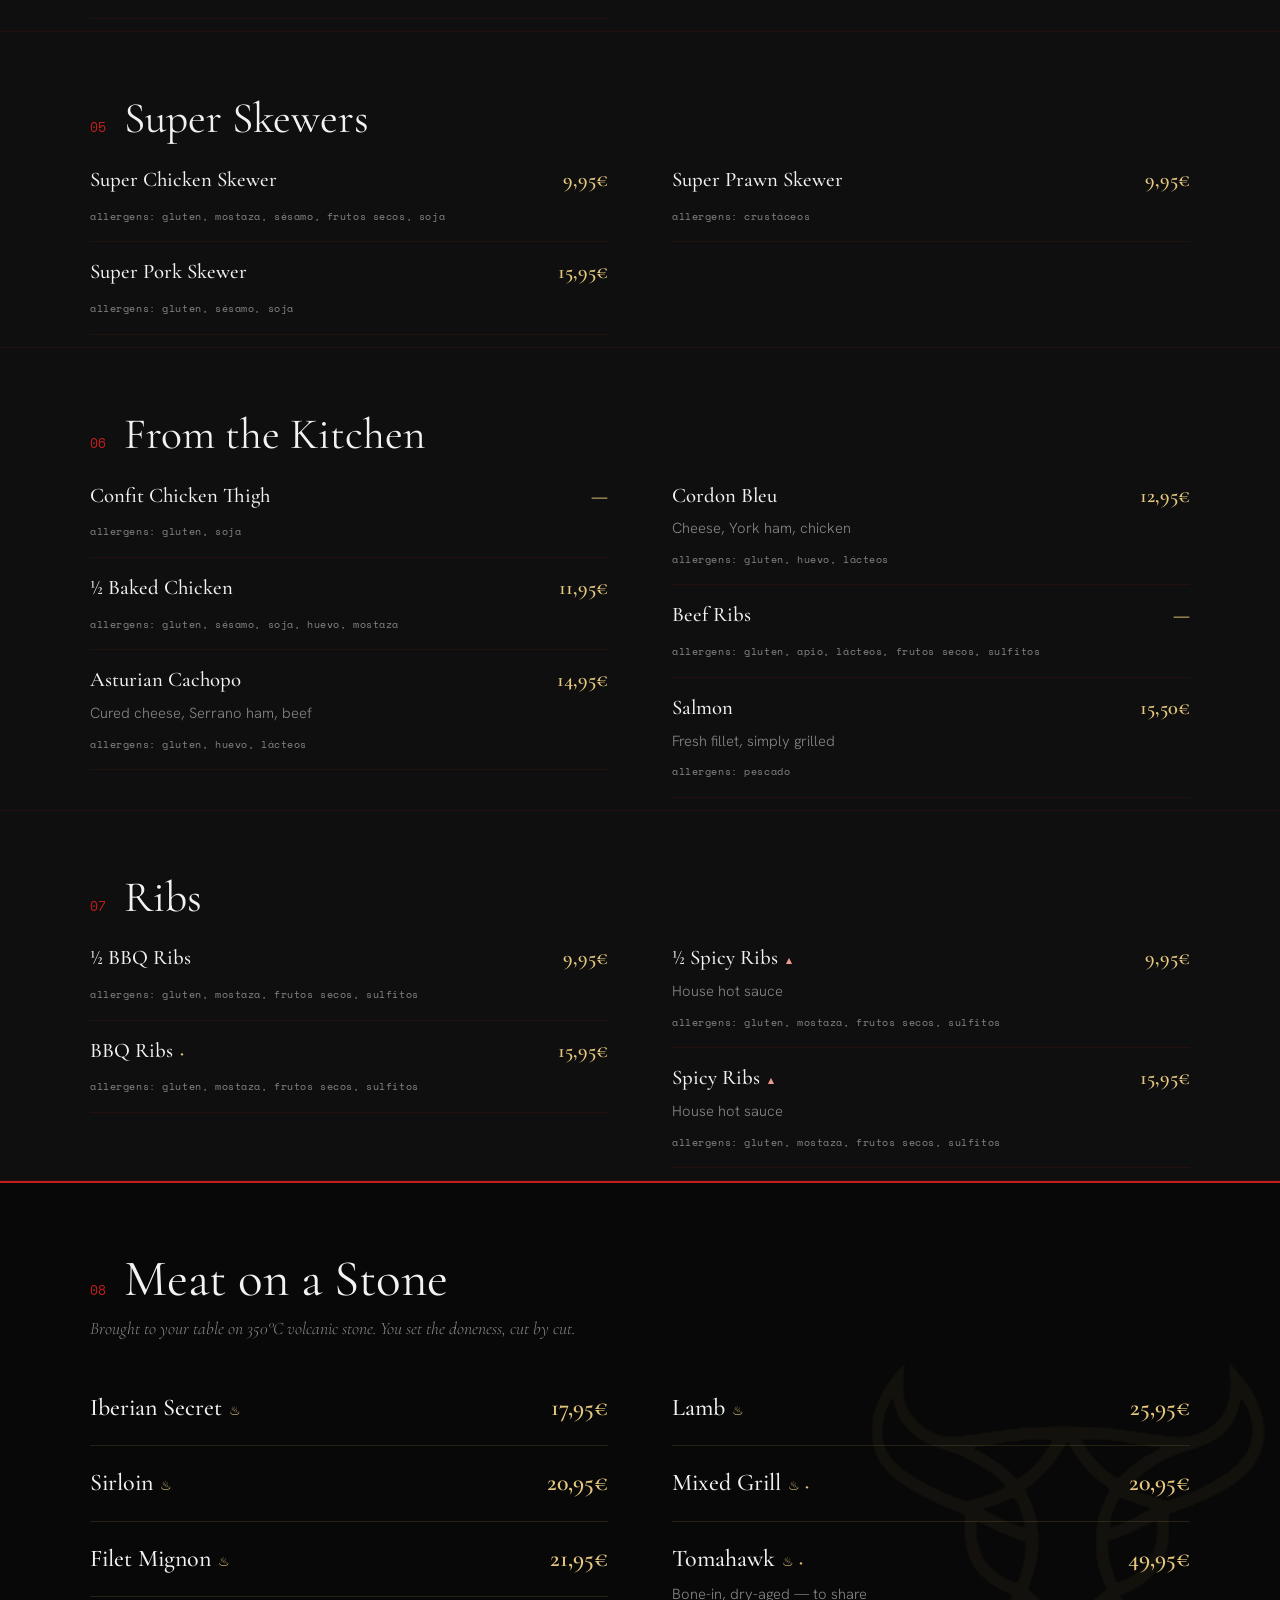
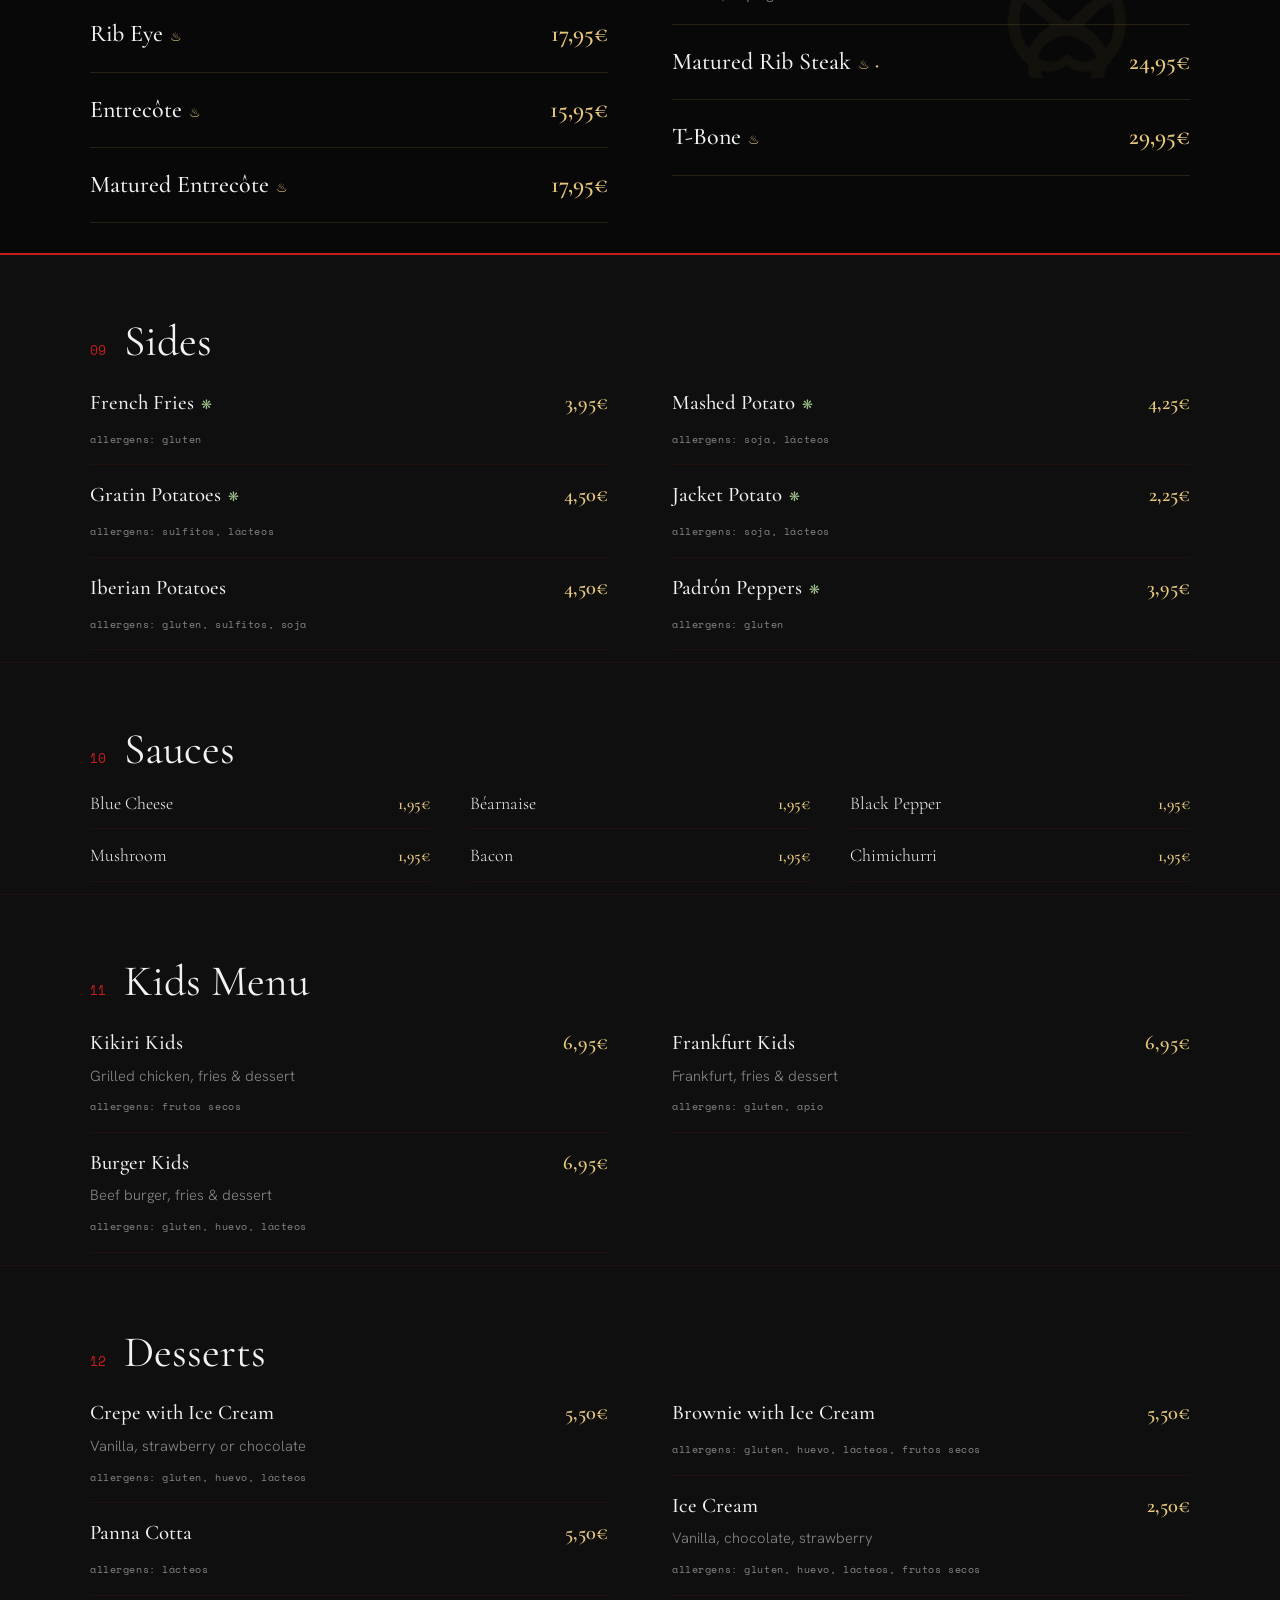
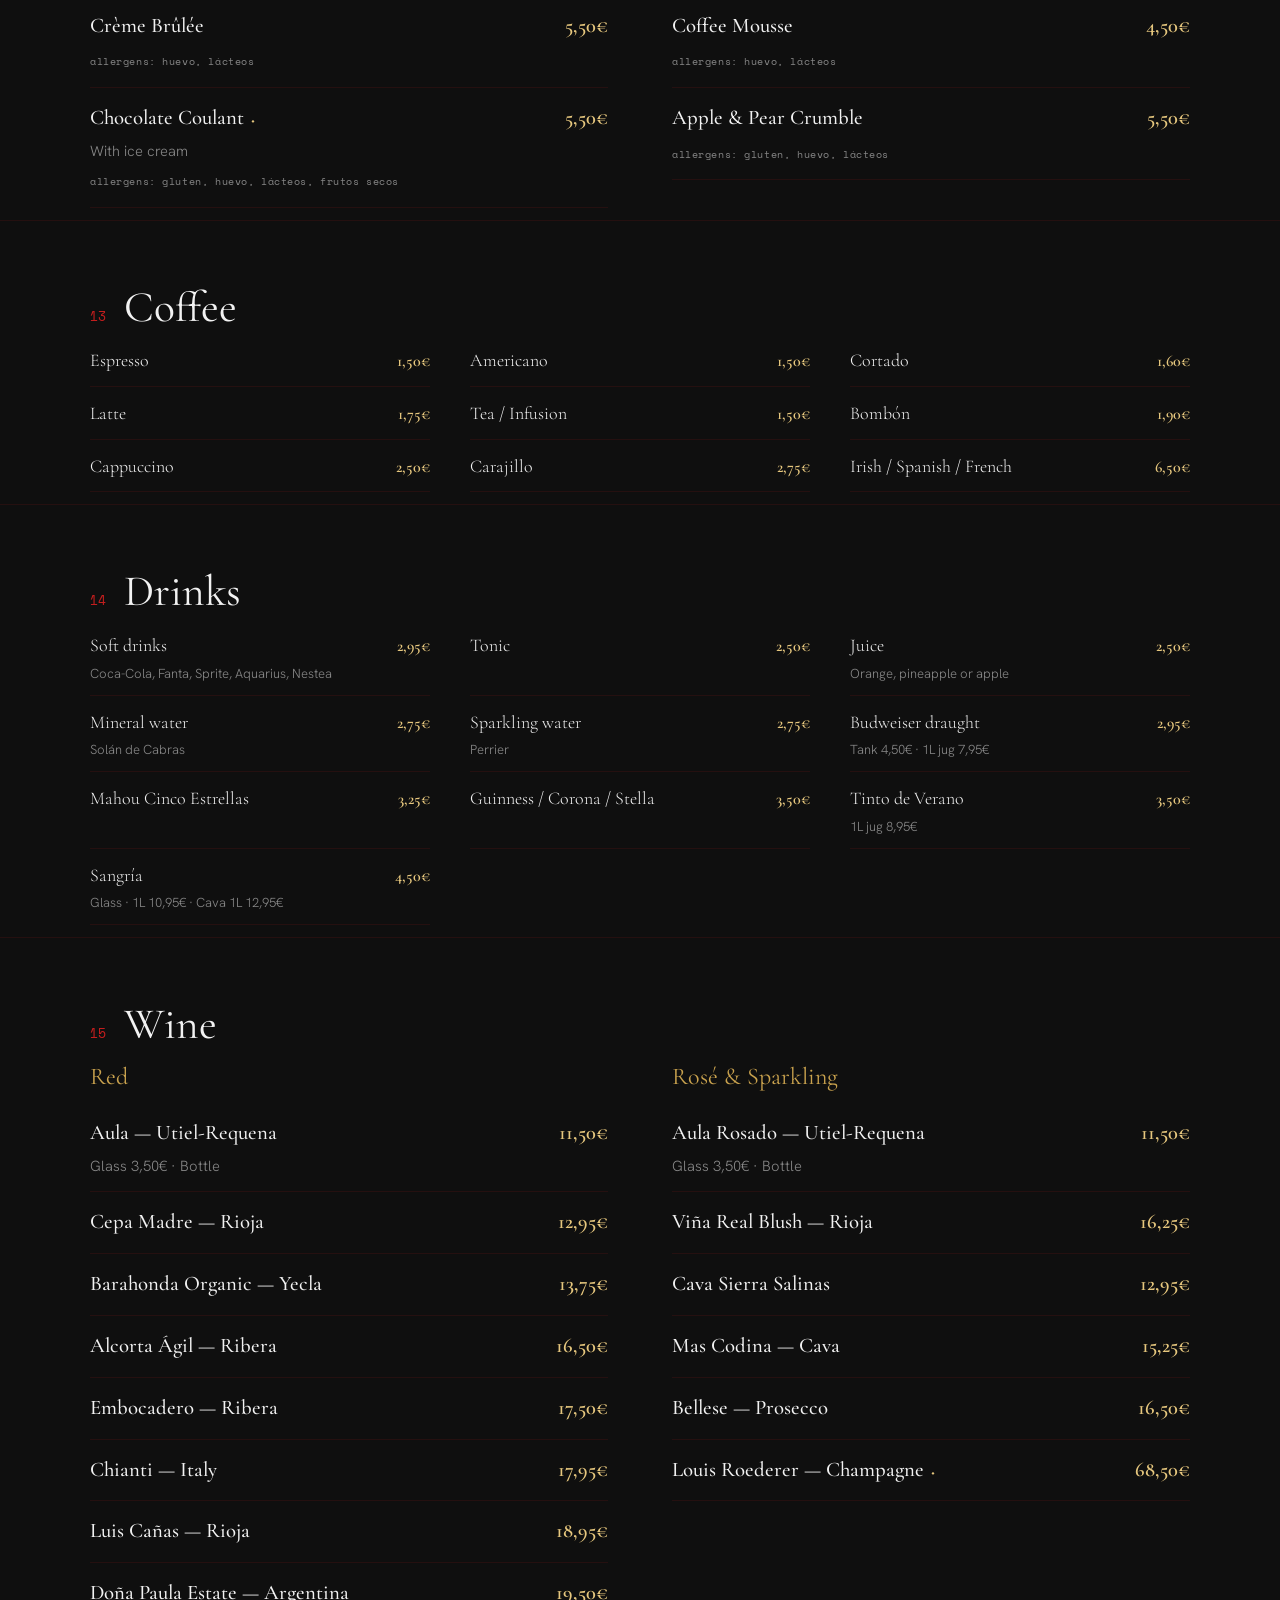
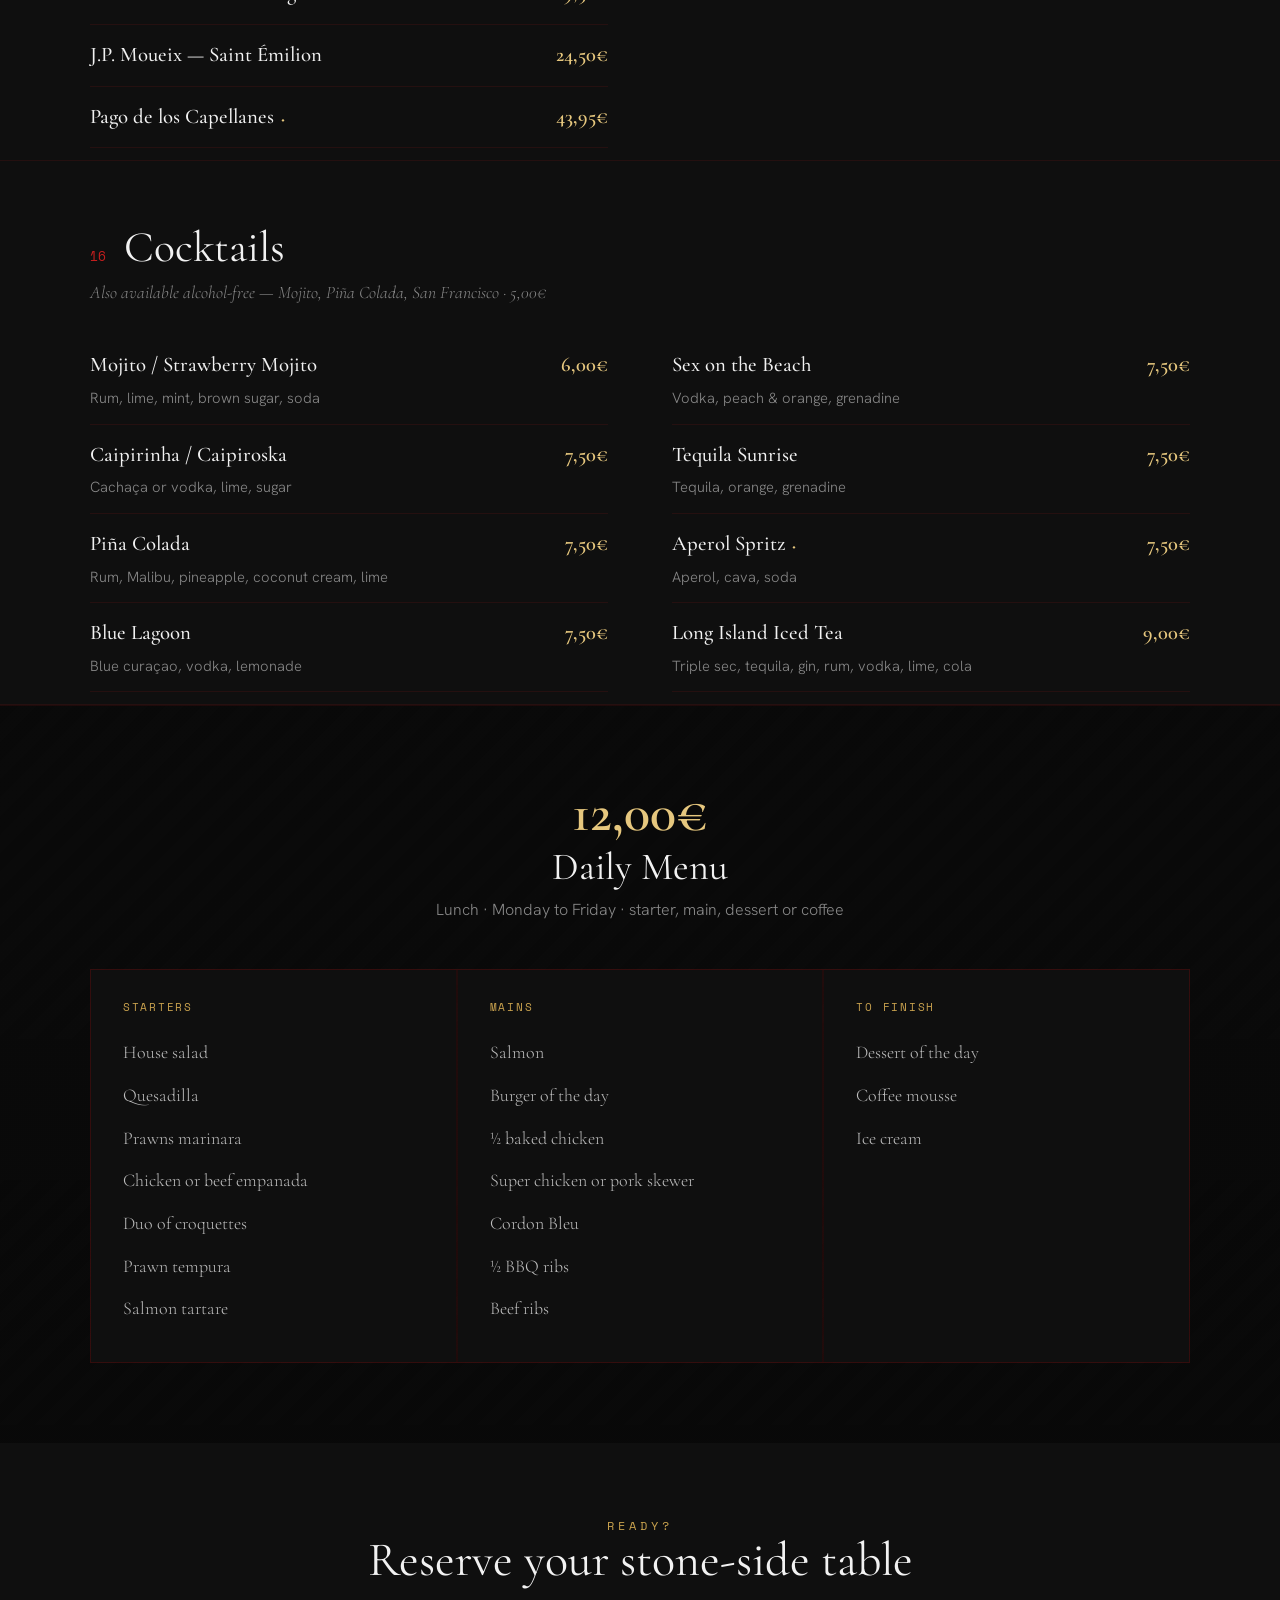
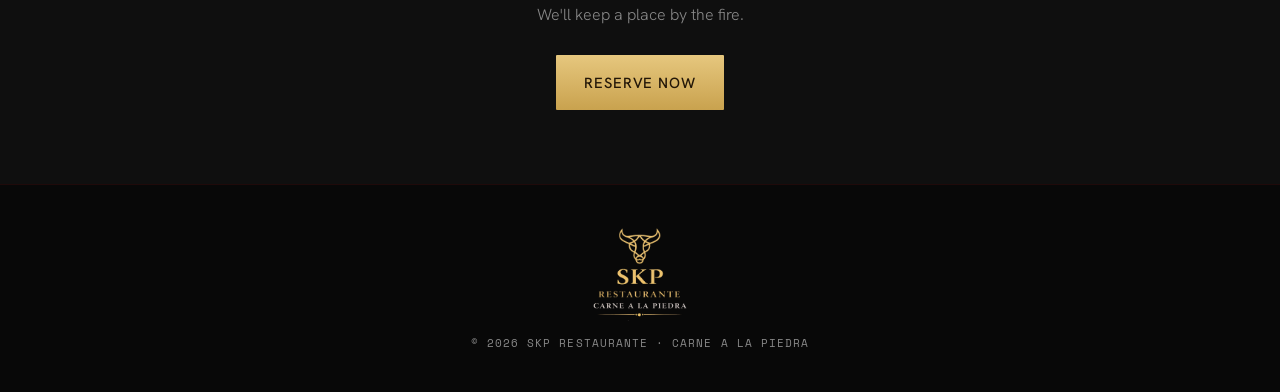
==== commit d92e5b9c: "add red color, and french translation" ====
--- a/SKP Menu.html
+++ b/SKP Menu.html
@@ -9,26 +9,26 @@
 .wrap{max-width:1180px;margin:0 auto;padding:0 40px}
 
 /* header */
-.nav{position:sticky;top:0;z-index:50;background:rgba(15,11,8,.96);backdrop-filter:blur(10px);border-bottom:1px solid var(--line-soft)}
+.nav{position:sticky;top:0;z-index:50;background:rgba(8,8,8,.96);backdrop-filter:blur(10px);border-bottom:1px solid var(--line-soft)}
 .nav-in{max-width:1180px;margin:0 auto;padding:14px 40px;display:flex;align-items:center;justify-content:space-between;gap:20px}
 .nav-logo{display:flex;align-items:center;gap:11px}
 .nav-logo img{height:40px}
 .nav-logo b{font-family:var(--f-brand);font-weight:600;color:var(--gold-bright);letter-spacing:.14em;font-size:1rem}
 .nav-right{display:flex;align-items:center;gap:16px}
 .nav-back{font-family:var(--f-mono);font-size:.66rem;letter-spacing:.12em;text-transform:uppercase;color:var(--muted);transition:.2s}
-.nav-back:hover{color:var(--gold-bright)}
+.nav-back:hover{color:var(--red-bright)}
 
 /* category strip */
-.catbar{position:sticky;top:69px;z-index:40;background:rgba(20,15,11,.96);backdrop-filter:blur(8px);border-bottom:1px solid var(--line-soft);overflow-x:auto}
+.catbar{position:sticky;top:69px;z-index:40;background:rgba(15,15,15,.96);backdrop-filter:blur(8px);border-bottom:1px solid var(--line-soft);overflow-x:auto}
 .catbar-in{max-width:1180px;margin:0 auto;padding:0 40px;display:flex;gap:4px;white-space:nowrap}
 .catbar a{font-family:var(--f-mono);font-size:.66rem;letter-spacing:.1em;text-transform:uppercase;color:var(--muted);padding:14px 14px;transition:.2s;border-bottom:2px solid transparent}
-.catbar a:hover{color:var(--gold-bright);border-bottom-color:var(--gold)}
+.catbar a:hover{color:var(--red-bright);border-bottom-color:var(--red)}
 
 /* hero */
 .menu-hero{position:relative;text-align:center;padding:80px 40px 64px;overflow:hidden;border-bottom:1px solid var(--line-soft)}
 .menu-hero .bg{position:absolute;inset:0;background:
-  radial-gradient(ellipse at 50% 0%,rgba(201,162,78,.08),transparent 60%),
-  repeating-linear-gradient(135deg,#17110b 0,#17110b 16px,#1c140e 16px,#1c140e 32px)}
+  radial-gradient(ellipse at 50% 0%,rgba(196,30,30,.10),transparent 60%),
+  repeating-linear-gradient(135deg,#111 0,#111 16px,#181818 16px,#181818 32px)}
 .menu-hero .in{position:relative}
 .menu-hero img{height:74px;margin:0 auto 24px}
 .menu-hero h1{font-family:var(--f-display);font-size:clamp(2.6rem,6vw,4.6rem);color:var(--cream)}
@@ -43,7 +43,7 @@
 /* section */
 .msec{padding:64px 0 12px;border-bottom:1px solid var(--line-soft)}
 .msec-head{display:grid;grid-template-columns:auto 1fr;align-items:baseline;column-gap:18px;margin-bottom:8px}
-.msec-head .k{font-family:var(--f-mono);font-size:.8rem;color:var(--gold-deep)}
+.msec-head .k{font-family:var(--f-mono);font-size:.8rem;color:var(--red)}
 .msec-head h2{font-family:var(--f-display);font-size:clamp(2rem,3.4vw,2.8rem);color:var(--cream)}
 .msec-note{color:var(--muted);font-size:.96rem;font-style:italic;margin:0 0 28px;font-family:var(--f-display);font-size:1.1rem}
 .mcols{display:grid;grid-template-columns:1fr 1fr;gap:0 64px}
@@ -69,7 +69,7 @@
 .mi-desc{grid-column:1/-1;font-size:.82rem;color:var(--muted);margin-top:3px}
 
 /* featured stone */
-.featured{position:relative;background:var(--char);border-top:2px solid var(--gold-deep);border-bottom:2px solid var(--gold-deep);margin:0;padding:0;overflow:hidden}
+.featured{position:relative;background:var(--char);border-top:2px solid var(--red);border-bottom:2px solid var(--red);margin:0;padding:0;overflow:hidden}
 .featured .watermark{position:absolute;right:-40px;top:50%;transform:translateY(-50%);width:480px;opacity:.05;pointer-events:none}
 .featured .wrap{position:relative;padding-top:70px;padding-bottom:30px}
 .featured .msec-head h2{font-size:clamp(2.4rem,4vw,3.4rem)}
@@ -84,8 +84,8 @@
 
 /* daily menu */
 .daily{background:
-  linear-gradient(rgba(15,11,8,.86),rgba(15,11,8,.94)),
-  repeating-linear-gradient(135deg,#1b130d 0,#1b130d 13px,#20160f 13px,#20160f 26px);
+  linear-gradient(rgba(8,8,8,.86),rgba(8,8,8,.94)),
+  repeating-linear-gradient(135deg,#111 0,#111 13px,#181818 13px,#181818 26px);
   border-top:1px solid var(--line-soft)}
 .daily .wrap{padding:80px 40px}
 .daily-head{text-align:center;margin-bottom:46px}
@@ -165,12 +165,13 @@
   <div class="nav-in">
     <a class="nav-logo" href="SKP Homepage.html"><img src="assets/skp-bull.png" alt="SKP"><b>SKP</b></a>
     <div class="nav-right">
-      <a class="nav-back" href="SKP Homepage.html" data-es="← Inicio">← Home</a>
+      <a class="nav-back" href="SKP Homepage.html" data-es="← Inicio" data-fr="← Accueil">← Home</a>
       <div class="lang-pick">
         <button class="lang-btn" data-lang="en">EN</button>
         <button class="lang-btn" data-lang="es">ES</button>
+        <button class="lang-btn" data-lang="fr">FR</button>
       </div>
-      <a href="SKP Homepage.html#reserve" class="btn btn-gold" data-es="Reservar">Reserve</a>
+      <a href="SKP Homepage.html#reserve" class="btn btn-gold" data-es="Reservar" data-fr="Réserver">Reserve</a>
     </div>
   </div>
 </nav>
@@ -181,9 +182,9 @@
   <div class="bg"></div>
   <div class="in">
     <img src="assets/skp-lockup.png" alt="SKP Restaurante">
-    <div class="eyebrow" data-es="Steakhouse · Parrilla · Cocina Internacional">Steakhouse · Grill · International Kitchen</div>
-    <h1 data-es="La Carta">The Menu</h1>
-    <p data-es="Carne a la piedra, brasa y cocina del mundo. Todos los precios incluyen IVA.">Meat on the stone, fire and a world kitchen. All prices include VAT.</p>
+    <div class="eyebrow" data-es="Steakhouse · Parrilla · Cocina Internacional" data-fr="Steakhouse · Grill · Cuisine internationale">Steakhouse · Grill · International Kitchen</div>
+    <h1 data-es="La Carta" data-fr="La Carte">The Menu</h1>
+    <p data-es="Carne a la piedra, brasa y cocina del mundo. Todos los precios incluyen IVA." data-fr="Viande sur pierre, braise et cuisine du monde. Tous les prix incluent la TVA.">Meat on the stone, fire and a world kitchen. All prices include VAT.</p>
   </div>
 </header>
 
@@ -194,10 +195,10 @@
 <section class="daily"><div class="wrap" id="daily"></div></section>
 
 <section class="menu-cta">
-  <div class="eyebrow" data-es="¿Listo?">Ready?</div>
-  <h2 data-es="Reserva tu mesa a la piedra">Reserve your stone-side table</h2>
-  <p data-es="Te guardamos sitio junto a la brasa.">We'll keep a place by the fire.</p>
-  <a href="SKP Homepage.html#reserve" class="btn btn-gold" data-es="Reservar ahora">Reserve now</a>
+  <div class="eyebrow" data-es="¿Listo?" data-fr="Prêt ?">Ready?</div>
+  <h2 data-es="Reserva tu mesa a la piedra" data-fr="Réservez votre table au coin du feu">Reserve your stone-side table</h2>
+  <p data-es="Te guardamos sitio junto a la brasa." data-fr="Nous garderons une place près du feu.">We'll keep a place by the fire.</p>
+  <a href="SKP Homepage.html#reserve" class="btn btn-gold" data-es="Reservar ahora" data-fr="Réserver maintenant">Reserve now</a>
 </section>
 
 <footer>
--- a/assets/skp.css
+++ b/assets/skp.css
@@ -4,12 +4,19 @@
 @import url('https://fonts.googleapis.com/css2?family=Cinzel:wght@500;600;700&family=Cormorant+Garamond:ital,wght@0,400;0,500;0,600;1,400;1,500&family=Hanken+Grotesk:wght@300;400;500;600;700&family=Space+Mono:wght@400;700&display=swap');
 
 :root{
-  --char:#0F0B08; --ink:#16100B; --coal:#1F1711; --ember:#2A1F17; --ember2:#352519;
+  /* Fondos — negro corporativo */
+  --char:#080808; --ink:#0F0F0F; --coal:#181818; --ember:#212121; --ember2:#2A2A2A;
+  /* Dorado — se mantiene */
   --gold:#C9A24E; --gold-bright:#E6C77E; --gold-deep:#A47E33;
-  --cream:#F3EBDD; --bone:#E8DCC8; --smoke:#D8CCB8; --muted:#9A8B77;
-  --wine:#8A332E;
-  --line:rgba(201,162,78,.20);
-  --line-soft:rgba(201,162,78,.12);
+  /* Texto — gris neutro */
+  --cream:#F2F2F2; --bone:#E0E0E0; --smoke:#BEBEBE; --muted:#888888;
+  /* Rojo corporativo */
+  --red:#C41E1E; --red-bright:#E02828; --red-deep:#8B1010;
+  /* Bordes */
+  --line:rgba(196,30,30,.25);
+  --line-soft:rgba(196,30,30,.12);
+  --line-gold:rgba(201,162,78,.20);
+  --line-gold-soft:rgba(201,162,78,.12);
   --f-brand:'Cinzel',serif;
   --f-display:'Cormorant Garamond',serif;
   --f-body:'Hanken Grotesk',system-ui,sans-serif;
@@ -32,9 +39,9 @@
 .display{font-family:var(--f-display);font-weight:500;line-height:1.02;letter-spacing:.005em;color:var(--cream)}
 .display em{font-style:italic;color:var(--gold-bright)}
 
-/* ---- gold hairline divider with diamond ---- */
-.rule{display:flex;align-items:center;gap:.9rem;color:var(--gold-deep)}
-.rule::before,.rule::after{content:"";height:1px;flex:1;background:linear-gradient(90deg,transparent,var(--gold-deep),transparent)}
+/* ---- divider con diamante — rojo/dorado ---- */
+.rule{display:flex;align-items:center;gap:.9rem;color:var(--red)}
+.rule::before,.rule::after{content:"";height:1px;flex:1;background:linear-gradient(90deg,transparent,var(--red),transparent)}
 .rule .dot{width:5px;height:5px;background:var(--gold);transform:rotate(45deg)}
 
 /* ---- buttons ---- */
@@ -43,41 +50,41 @@
   padding:1.05em 1.9em;transition:.25s ease;border-radius:1px}
 .btn-gold{background:linear-gradient(180deg,var(--gold-bright),var(--gold));color:#231708}
 .btn-gold:hover{background:var(--gold-bright);transform:translateY(-2px);box-shadow:0 12px 30px -12px rgba(201,162,78,.6)}
-.btn-ghost{background:transparent;color:var(--cream);border:1px solid var(--line)}
-.btn-ghost:hover{border-color:var(--gold);color:var(--gold-bright)}
+.btn-ghost{background:transparent;color:var(--cream);border:1px solid rgba(242,242,242,.25)}
+.btn-ghost:hover{border-color:var(--red);color:var(--cream)}
 
 /* ---- image placeholder ("drop a photo here") ---- */
 .ph{position:relative;overflow:hidden;background:
-  repeating-linear-gradient(135deg,#1b130d 0,#1b130d 13px,#20160f 13px,#20160f 26px);
+  repeating-linear-gradient(135deg,#111 0,#111 13px,#181818 13px,#181818 26px);
   border:1px solid var(--line-soft);display:flex;align-items:center;justify-content:center}
-.ph::before{content:"";position:absolute;inset:0;background:radial-gradient(ellipse at 50% 40%,rgba(201,162,78,.06),transparent 70%)}
+.ph::before{content:"";position:absolute;inset:0;background:radial-gradient(ellipse at 50% 40%,rgba(196,30,30,.06),transparent 70%)}
 .ph::after{content:attr(data-label);position:relative;font-family:var(--f-mono);font-size:.66rem;
-  letter-spacing:.16em;text-transform:uppercase;color:rgba(230,199,126,.72);text-align:center;
-  padding:.6em .9em;border:1px solid rgba(201,162,78,.28);background:rgba(10,7,5,.45);max-width:80%;line-height:1.5}
+  letter-spacing:.16em;text-transform:uppercase;color:rgba(196,30,30,.8);text-align:center;
+  padding:.6em .9em;border:1px solid rgba(196,30,30,.28);background:rgba(8,8,8,.55);max-width:80%;line-height:1.5}
 
 /* ---- menu/label chips ---- */
 .chip{display:inline-flex;align-items:center;gap:.4em;font-family:var(--f-mono);font-size:.62rem;
   letter-spacing:.1em;text-transform:uppercase;padding:.3em .6em;border:1px solid var(--line);
-  color:var(--gold);border-radius:1px;white-space:nowrap}
+  color:var(--red-bright);border-radius:1px;white-space:nowrap}
 .chip.rec{color:var(--gold-bright);border-color:var(--gold)}
-.chip.spicy{color:#E89A8E;border-color:rgba(138,51,46,.6)}
+.chip.spicy{color:var(--red-bright);border-color:rgba(196,30,30,.5)}
 .chip.veg{color:#9FC08B;border-color:rgba(120,160,100,.5)}
 .chip.stone{color:var(--gold-bright);border-color:var(--gold)}
 
 /* allergen micro tag */
 .alg{font-family:var(--f-mono);font-size:.6rem;letter-spacing:.06em;color:var(--muted);text-transform:lowercase}
 
-::selection{background:var(--gold);color:#231708}
+::selection{background:var(--red);color:#fff}
 
 /* scrollbar */
 ::-webkit-scrollbar{width:10px;height:10px}
 ::-webkit-scrollbar-track{background:var(--char)}
 ::-webkit-scrollbar-thumb{background:var(--ember2);border-radius:0}
-::-webkit-scrollbar-thumb:hover{background:var(--gold-deep)}
+::-webkit-scrollbar-thumb:hover{background:var(--red)}
 
 /* ---- language picker ---- */
 .lang-pick{display:inline-flex;border:1px solid var(--line);border-radius:1px;overflow:hidden}
 .lang-btn{font-family:var(--f-mono);font-size:.66rem;letter-spacing:.12em;background:transparent;
   color:var(--muted);border:none;padding:.5em .8em;cursor:pointer;transition:.2s}
-.lang-btn[aria-pressed="true"]{background:var(--gold);color:#231708}
-.lang-btn:not([aria-pressed="true"]):hover{color:var(--gold-bright)}
+.lang-btn[aria-pressed="true"]{background:var(--red);color:#fff}
+.lang-btn:not([aria-pressed="true"]):hover{color:var(--red-bright)}
